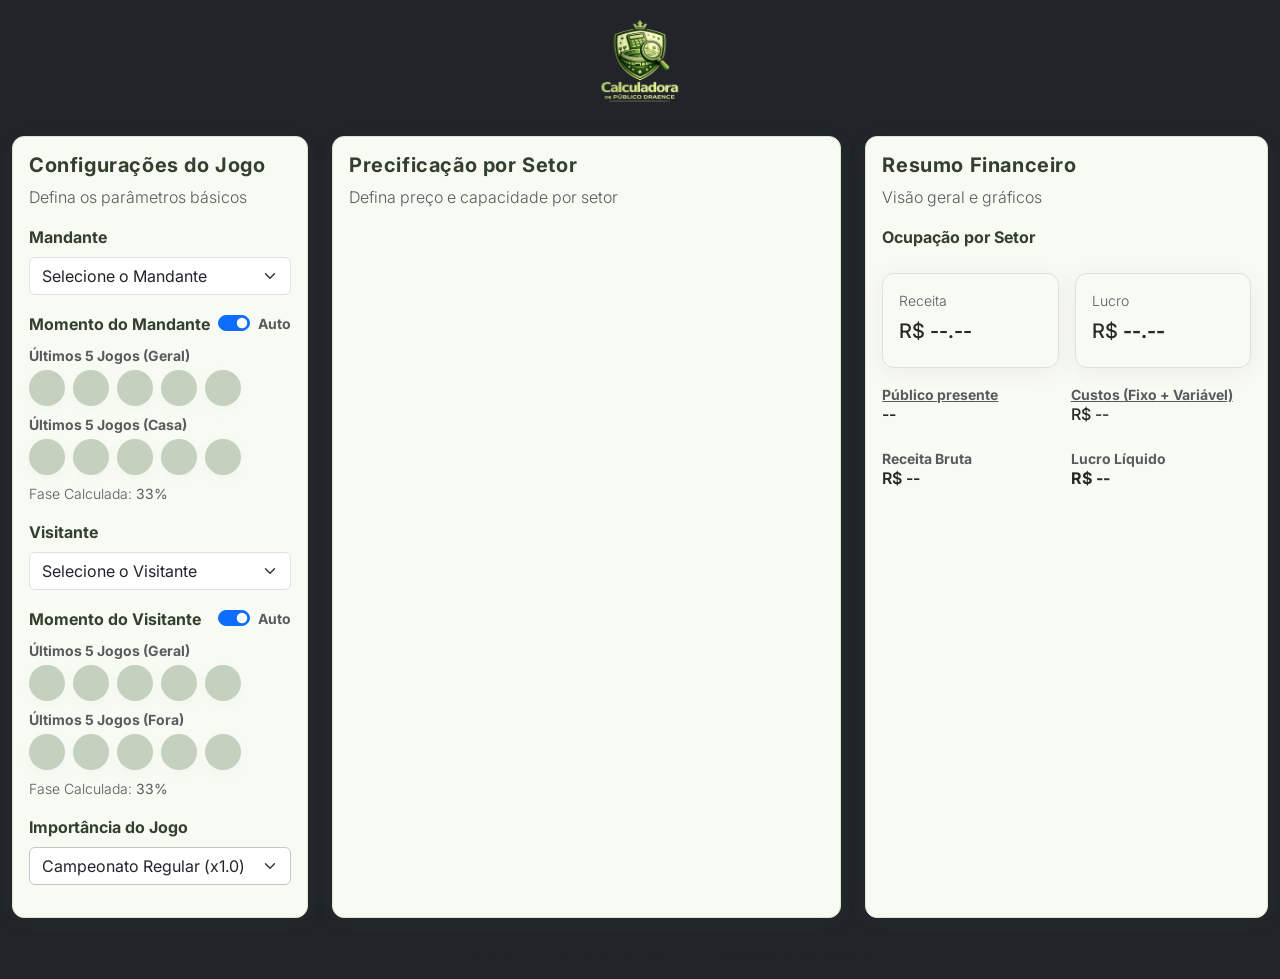
==== index.html @ 2ef72411 "first commit" ====
<!doctype html>
<html lang="pt-BR">
  <head>
    <meta charset="utf-8">
    <meta name="viewport" content="width=device-width, initial-scale=1">
    <title>Calculadora de Renda de Estádio</title>
      <div class="text-center py-1">
        <img src="assets/calculadora_publico_draence.png" alt="Logo" style="height:120px;" />
      </div>
    <!-- Bootstrap 5 CSS -->
    <link href="https://cdn.jsdelivr.net/npm/bootstrap@5.3.2/dist/css/bootstrap.min.css" rel="stylesheet">
    <!-- Google Font -->
    <link href="https://fonts.googleapis.com/css2?family=Inter:wght@300;400;600;700&display=swap" rel="stylesheet">
    <!-- Bootstrap Icons -->
    <link rel="stylesheet" href="https://cdn.jsdelivr.net/npm/bootstrap-icons@1.11.1/font/bootstrap-icons.css">
    <!-- Custom CSS -->
    <link rel="stylesheet" href="css/styles.css">
  </head>
  <body class="bg-dark text-light">
    

    <main class="container-fluid py-2">
      <div class="row g-4">
        <!-- Coluna 1: Configurações do Jogo -->
        <aside class="col-lg-3">
          <div class="card card-dark h-100">
            <div class="card-body">
              <h5 class="card-title">Configurações do Jogo</h5>
              <p class="text-muted">Defina os parâmetros básicos</p>

              <!-- Mandante -->
              <div class="mb-3">
                <label class="form-label">Mandante</label>
                <select id="select-mandante" class="form-select" aria-label="Mandante">
                  <option value="">Carregando times...</option>
                </select>
              </div>

              <div class="mb-3">
  <div class="d-flex justify-content-between align-items-center mb-2">
    <label class="form-label mb-0">Momento do Mandante</label>
    <div class="form-check form-switch">
      <input class="form-check-input" type="checkbox" id="switch-home-phase" checked>
      <label class="form-check-label small text-muted" for="switch-home-phase">Auto</label>
    </div>
  </div>

  <div id="home-phase-auto">
    <div class="small text-muted mb-1">Últimos 5 Jogos (Geral)</div>
    <div id="moment-general" class="d-flex gap-2 mb-2">
      <button type="button" class="moment-btn state-draw" data-value="1"></button>
       <button type="button" class="moment-btn state-draw" data-value="1"></button>
       <button type="button" class="moment-btn state-draw" data-value="1"></button>
       <button type="button" class="moment-btn state-draw" data-value="1"></button>
       <button type="button" class="moment-btn state-draw" data-value="1"></button>
    </div>
    <div class="small text-muted mb-1">Últimos 5 Jogos (Casa)</div>
    <div id="moment-home" class="d-flex gap-2">
      <button type="button" class="moment-btn state-draw" data-value="1"></button>
       <button type="button" class="moment-btn state-draw" data-value="1"></button>
       <button type="button" class="moment-btn state-draw" data-value="1"></button>
       <button type="button" class="moment-btn state-draw" data-value="1"></button>
       <button type="button" class="moment-btn state-draw" data-value="1"></button>
    </div>
    <small class="text-muted d-block mt-2">Fase Calculada: <strong id="phase-factor-display">--</strong></small>
  </div>

  <div id="home-phase-manual" class="d-none">
    <label class="small text-muted">Força do Time (0 a 100)</label>
    <input type="number" id="input-home-phase" class="form-control" value="50" min="0" max="100">
  </div>
</div>

              <!-- Visitante -->
              <div class="mb-3">
                <label class="form-label">Visitante</label>
                <select id="select-visitante" class="form-select" aria-label="Visitante">
                  <option value="">Carregando times...</option>
                </select>
              </div>

              <div class="mb-3">
  <div class="d-flex justify-content-between align-items-center mb-2">
    <label class="form-label mb-0">Momento do Visitante</label>
    <div class="form-check form-switch">
      <input class="form-check-input" type="checkbox" id="switch-visitor-phase" checked>
      <label class="form-check-label small text-muted" for="switch-visitor-phase">Auto</label>
    </div>
  </div>

  <div id="visitor-phase-auto">
    <div class="small text-muted mb-1">Últimos 5 Jogos (Geral)</div>
    <div id="moment-visitor-general" class="d-flex gap-2 mb-2">
      <button type="button" class="moment-btn state-draw" data-value="1"></button>
      <button type="button" class="moment-btn state-draw" data-value="1"></button>
      <button type="button" class="moment-btn state-draw" data-value="1"></button>
      <button type="button" class="moment-btn state-draw" data-value="1"></button>
      <button type="button" class="moment-btn state-draw" data-value="1"></button>
    </div>

    <div class="small text-muted mb-1">Últimos 5 Jogos (Fora)</div>
    <div id="moment-visitor-away" class="d-flex gap-2">
      <button type="button" class="moment-btn state-draw" data-value="1"></button>
      <button type="button" class="moment-btn state-draw" data-value="1"></button>
      <button type="button" class="moment-btn state-draw" data-value="1"></button>
      <button type="button" class="moment-btn state-draw" data-value="1"></button>
      <button type="button" class="moment-btn state-draw" data-value="1"></button>
    </div>

    <small class="text-muted d-block mt-2">Fase Calculada: <strong id="visitor-phase-factor-display">--</strong></small>
  </div>

  <div id="visitor-phase-manual" class="d-none">
    <label class="small text-muted">Força do Visitante (0 a 100)</label>
    <input type="number" id="input-visitor-phase" class="form-control" value="50" min="0" max="100">
  </div>
</div>

              <div class="mb-3">
                <label class="form-label">Importância do Jogo</label>
                <select id="select-importance" class="form-select bg-white text-dark border-secondary-subtle">
                  <option value="0.5">Amistoso Irrelevante (x0.5)</option>
                  <option value="0.75">Jogo de Cumprir Tabela (x0.75)</option>
                  <option value="1.0" selected>Campeonato Regular (x1.0)</option>
                  <option value="1.25">Clássico / Jogo Importante (x1.25)</option>
                  <option value="1.5">Mata-Mata / Decisivo (x1.5)</option>
                  <option value="1.75">Semifinal / Jogo do Título (x1.75)</option>
                  <option value="2.0">Grande Final (x2.0)</option>
                </select>
              </div>

              
            </div>
          </div>
        </aside>

        <!-- Coluna 2: Precificação por Setor -->
        <section class="col-lg-5">
          <div class="card card-dark h-100">
            <div class="card-body">
              <h5 class="card-title">Precificação por Setor</h5>
              <p class="text-muted">Defina preço e capacidade por setor</p>

              <div id="mandante-stadium-info" class="mb-3 d-none">
                <label class="form-label">Estádio (Mandante)</label>
                <div class="bg-secondary p-3 rounded text-dark">
                  <div><strong>Nome:</strong> <span id="stadium-name">--</span></div>
                  <div><strong>Qualidade:</strong> <span id="stadium-quality">--</span></div>
                  <div><strong>Capacidade:</strong> <span id="stadium-capacity">--</span></div>
                </div>
              </div>

              <div class="row gy-3">
                <div class="col-12 mt-3" id="sectors-wrapper">
                  <div id="sectors-container" class="row gy-3"></div>
                </div>
              </div>

            </div>
          </div>
        </section>

        <!-- Coluna 3: Resumo Financeiro -->
        <aside class="col-lg-4">
          <div class="card card-dark mb-3 h-100">
            <div class="card-body">
              <h5 class="card-title">Resumo Financeiro</h5>
              <p class="text-muted">Visão geral e gráficos</p>

              <div class="mb-3">
                <label class="form-label">Ocupação por Setor</label>
                <div id="progress-container" class="mb-2"></div>
              </div>

              <div class="row g-3">
                <div class="col-6">
                  <div class="card card-dark summary-card p-3">
                    <small class="text-muted">Receita</small>
                    <div class="h5 mt-2">R$ <span id="gross-revenue-small">--.--</span></div>
                  </div>
                </div>
                <div class="col-6">
                  <div class="card card-dark summary-card p-3">
                    <small class="text-muted">Lucro</small>
                    <div class="h5 mt-2">R$ <span id="net-profit-small">--.--</span></div>
                  </div>
                </div>
              </div>

              <div class="mt-3" id="kpi-summary">
                <div class="row g-2">
                  <div class="col-6">
                    <div class="small text-muted cursor-pointer text-decoration-underline" data-bs-toggle="collapse" data-bs-target="#attendance-details" aria-expanded="false">Público presente</div>
                    <div class="h6" id="total-attendance">--</div>
                    <div class="small text-muted mt-1 collapse" id="attendance-details">
                      Mandante: -- + Visitante: --
                    </div>
                  </div>
                  <div class="col-6">
                    <div class="small text-muted cursor-pointer text-decoration-underline" data-bs-toggle="collapse" data-bs-target="#cost-details" aria-expanded="false">Custos (Fixo + Variável)</div>
                    <div class="h6" id="total-costs">R$ --</div>
                    <div class="small text-muted mt-1 collapse" id="cost-details">
                      Fixo: R$ -- <br>
                      Var: R$ -- ( -- * R$25)
                    </div>
                  </div>
                </div>
                <div class="row g-2 mt-2">
                  <div class="col-6">
                    <div class="small text-muted">Receita Bruta</div>
                    <div class="h6" id="gross-revenue">R$ --</div>
                  </div>
                  <div class="col-6">
                    <div class="small text-muted">Lucro Líquido</div>
                    <div class="h6" id="net-profit">R$ --</div>
                  </div>
                </div>
              </div>

            </div>
          </div>

        </aside>

      </div>
    </main>

    <footer class="py-3 text-center text-muted small">
      © <span id="currentYear"></span> Calculadora de Renda de Estádio — <a href="#" data-bs-toggle="modal" data-bs-target="#methodologyModal" class="text-muted">Metodologia de Cálculo</a>
    </footer>

    <!-- Modal: Metodologia -->
    <div class="modal fade" id="methodologyModal" tabindex="-1">
      <div class="modal-dialog modal-lg">
        <div class="modal-content bg-dark text-light border-secondary">
          <div class="modal-header border-bottom border-secondary">
            <h5 class="modal-title h6">Metodologia de Cálculo</h5>
            <button type="button" class="btn-close btn-close-white" data-bs-dismiss="modal"></button>
          </div>
          <div class="modal-body">
            <p class="text-muted small">Este simulador utiliza um modelo de elasticidade-preço da demanda.</p>
            
            <h6 class="text-white mt-3">1. Torcida Ativa</h6>
            <p class="small text-muted">Consideramos uma curva de engajamento decrescente. Times com milhões de torcedores possuem uma taxa de conversão menor (torcedores de sofá) do que times pequenos (torcedores militantes).</p>

            <h6 class="text-white mt-3">2. Sensibilidade ao Preço</h6>
            <p class="small text-muted">Cada setor possui uma tolerância diferente. O setor Popular reage agressivamente a aumentos (elasticidade alta), enquanto Camarotes são menos afetados (elasticidade baixa).</p>

            <h6 class="text-white mt-3">3. Custo Operacional</h6>
            <p class="small text-muted">Estádios de melhor qualidade possuem custos fixos e variáveis (por torcedor) mais elevados devido ao padrão de serviço exigido.</p>
          </div>
        </div>
      </div>
    </div>

    <!-- Bootstrap Bundle JS -->
    <script src="https://cdn.jsdelivr.net/npm/bootstrap@5.3.2/dist/js/bootstrap.bundle.min.js"></script>
    <script src="js/logic.js" defer></script>
    <script src="js/app.js" defer></script>
    <script>
      document.getElementById('currentYear').textContent = new Date().getFullYear();
    </script>
  </body>
</html>
---- css/styles.css ----
/* Mantine Custom — Tema claro e orgânico */
:root {
  /* Escala Brand (Verde Musgo) */
  --brand-light: #f1f4ef;
  --brand-subtle: #c5d1bf;
  --brand-primary: #576352; /* Cor principal */
  --brand-dark: #34402e;

  /* Backgrounds */
  --bg-page: #EEF3E1;  /* Fundo da página */
  --bg-card: #F8FAF4;  /* Fundo dos cards */
  --bg-input: #FFFFFF;

  /* Texto */
  --text-primary: #252B23;
  --text-secondary: #5C6658;
  --text-muted: #8ba681;

  /* Accent (Destaque) */
  --accent: #C88D56; /* Laranja terroso para botões de ação ou destaques */
  
  /* Bordas e Raios */
  --radius-md: 12px;
  --border-color: #dbe4d5;
}

/* Reset básico */
*{box-sizing:border-box}
html,body{height:100%}
body{
  font-family: 'Inter', system-ui, -apple-system, 'Segoe UI', Roboto, 'Helvetica Neue', Arial;
  background: var(--bg-page);
  color: var(--text-primary);
  -webkit-font-smoothing:antialiased;
  -moz-osx-font-smoothing:grayscale;
  font-weight: 300;
}

/* Header */
header{
  background: var(--brand-primary);
  color: var(--brand-light);
  border-bottom: 1px solid rgba(0,0,0,0.06);
  box-shadow: 0 6px 18px rgba(34,41,31,0.06);
}
.brand-box{
  width:44px; height:44px; border-radius:8px; background:var(--brand-primary); color:var(--brand-light); font-weight:700; display:inline-flex; font-size:20px; align-items:center; justify-content:center;
}
header h1, header small{ color: var(--brand-primary) }

/* Cards */
.card, .card.card-dark, .pricing-card, .summary-card{
  background: var(--bg-card);
  border: 1px solid var(--border-color);
  border-radius: var(--radius-md);
  box-shadow: 0 4px 20px rgba(87,99,82,0.08);
  transition: transform 140ms ease, box-shadow 140ms ease;
  color: var(--text-primary);
}
.card:hover, .pricing-card:hover, .summary-card:hover{ transform: translateY(-4px) }

/* Placeholders and chart */
.placeholder{display:inline-block; height:36px; border-radius:6px; opacity:0.95}
.chart-placeholder{height:160px; border-radius:10px}

/* Typography - títulos e rótulos com mais destaque */
/* Cabeçalhos do app */
h1, h2, h3, h4, h5, .card-title, .card-subtitle {
  font-weight: 700; /* mais forte para destaque visual */
  color: var(--brand-dark);
  letter-spacing: 0.6px;
}

/* Rótulos de formulários e pequenos títulos */
.form-label, .small, label {
  font-weight: 700; /* rótulos em negrito conforme solicitado */
  color: var(--brand-dark);
}

.text-muted{color:var(--text-muted)}

/* Inputs e formulários */
#sectors-container input[type="number"]{
  background: var(--bg-input);
  border: 1px solid var(--brand-subtle);
  border-radius: 8px;
  color: var(--brand-dark);
  font-size: 1.25rem;
  font-weight: 700;
  padding: 6px 10px;
  text-align: right;
}
#sectors-container input[type="number"]::-webkit-outer-spin-button,
#sectors-container input[type="number"]::-webkit-inner-spin-button { -webkit-appearance: none; margin: 0; }
#sectors-container input[type="number"]:focus{
  outline: none;
  border-color: var(--brand-primary);
  box-shadow: 0 6px 20px rgba(88,99,82,0.08);
}

/* Moment buttons (bolinhas) */
.moment-btn{
  width:36px; height:36px; border-radius:50%; border: none; cursor:pointer; padding:0; transition: transform 140ms ease, box-shadow 140ms ease, opacity 140ms ease; box-shadow: 0 1px 4px rgba(34,41,31,0.06);
}
.moment-btn:focus{outline:none; transform:scale(1.03)}
.moment-btn:hover{transform:translateY(-2px)}

/* States */
.moment-btn.state-win{ background: var(--brand-primary); box-shadow: 0 6px 18px rgba(87,99,82,0.12); }
.moment-btn.state-draw{ background: var(--brand-subtle); box-shadow: 0 4px 12px rgba(197,209,191,0.08); }
.moment-btn.state-loss{ background: #d68585; box-shadow: 0 6px 18px rgba(214,133,133,0.12); }
.moment-btn.state-loss:focus{ box-shadow: 0 6px 20px rgba(214,133,133,0.16); }

/* Progress bars */
#progress-container .progress{ height:6px; background: var(--brand-light); border-radius:999px; overflow:hidden; }
#progress-container .progress .progress-bar{ border-radius:999px; box-shadow:none; color: var(--bg-card); display:flex; align-items:center; justify-content:center; font-weight:600; }
#progress-container .progress .progress-bar.bg-info{ background-image: linear-gradient(90deg, var(--brand-primary), var(--brand-subtle)); }
#bar-visitante{ background-image: linear-gradient(90deg, #5b5b5b, #c5d1bf); }

/* KPIs */
#kpi-summary .small{ color: var(--text-secondary) }
#total-attendance{ font-weight:600; color:var(--text-primary) }
#gross-revenue, #gross-revenue-small{ color:var(--text-primary) !important; font-weight:600 }
#net-profit, #net-profit-small{ color: var(--text-primary) !important; font-weight:700 }

/* Responsividade e ajustes menores */
@media (max-width: 991px){
  .brand-box{width:36px;height:36px}
}

/* Minor tweaks */
.btn-outline-light{ border-color: var(--border-color); color: var(--brand-primary) }
.cursor-pointer { cursor: pointer; }

/* Focus states for future inputs */
input:focus, select:focus, textarea:focus{ outline: none; box-shadow: 0 0 0 4px rgba(200,141,86,0.06); border-color: var(--brand-primary) }

/* Texto percentual visível dentro das barras de progresso */
.progress-percent {
  position: absolute;
  right: 6px;
  top: 2px;
  font-size: 0.85rem;
  color: #ffffff;
  text-shadow: 0 1px 2px rgba(0,0,0,0.6);
}

/* feedback visual para input de preço */
.price-cheap {
  border-color: #4cd964 !important;
  color: #4cd964 !important;
  background: rgba(76, 217, 100, 0.06) !important;
}
.price-expensive {
  border-color: #ffcc00 !important;
  color: #ffcc00 !important;
  background: rgba(255, 204, 0, 0.04) !important;
}
.price-abusive {
  border-color: #ff3b30 !important;
  color: #ff3b30 !important;
  background: rgba(255, 59, 48, 0.04) !important;
}
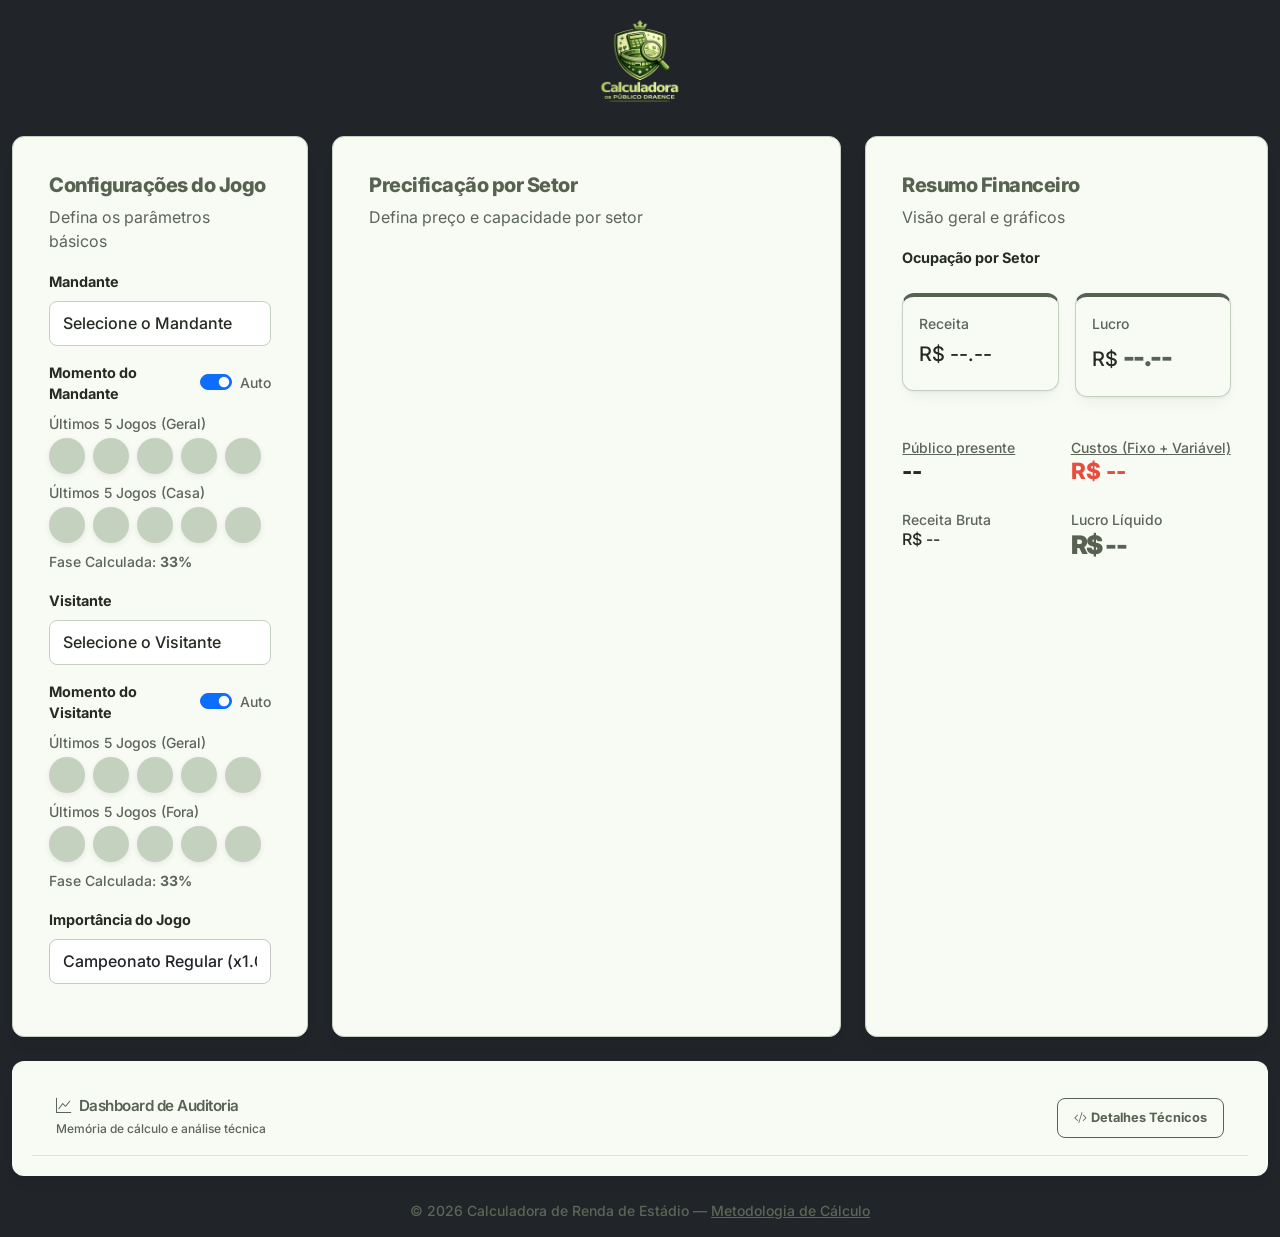
==== commit 7f51a0d7: "feat- refine" ====
--- a/index.html
+++ b/index.html
@@ -216,11 +216,43 @@
                   </div>
                 </div>
               </div>
-
-            </div>
-          </div>
-
+            </div>
+          </div>
         </aside>
+      </div>
+
+      <!-- Dashboard de Auditoria - Nova Linha Separada -->
+      <div class="row mt-4">
+        <div class="col-12">
+          <div class="card border-0">
+            <div class="card-header bg-transparent border-bottom border-secondary-50 py-3 px-4">
+              <div class="d-flex align-items-center justify-content-between">
+                <div>
+                  <h6 class="mb-0" style="font-weight: 600; font-size: 0.95rem;">
+                    <i class="bi bi-graph-up me-2"></i>Dashboard de Auditoria
+                  </h6>
+                  <small class="text-secondary" style="font-size: 0.75rem;">Memória de cálculo e análise técnica</small>
+                </div>
+                <button class="btn btn-sm btn-outline-secondary" 
+                        type="button" data-bs-toggle="collapse" data-bs-target="#math-details"
+                        style="font-size: 0.8rem;">
+                  <i class="bi bi-code-slash me-1"></i>Detalhes Técnicos
+                </button>
+              </div>
+            </div>
+            <div class="collapse" id="math-details">
+              <div class="card-body p-0">
+                <div id="math-explanation-content" class="px-4 py-3">
+                  <div class="empty-state" style="padding: 2rem 1rem;">
+                    <div class="empty-icon" style="font-size: 2rem;">—</div>
+                    <div class="empty-text">Selecione um time para ver a análise detalhada</div>
+                  </div>
+                </div>
+              </div>
+            </div>
+          </div>
+        </div>
+      </div>
 
       </div>
     </main>
--- a/css/styles.css
+++ b/css/styles.css
@@ -1,163 +1,722 @@
-/* Mantine Custom — Tema claro e orgânico */
+/* Paleta Mantine — Tema Orgânico Customizado */
 :root {
-  /* Escala Brand (Verde Musgo) */
-  --brand-light: #f1f4ef;
-  --brand-subtle: #c5d1bf;
-  --brand-primary: #576352; /* Cor principal */
-  --brand-dark: #34402e;
-
-  /* Backgrounds */
-  --bg-page: #EEF3E1;  /* Fundo da página */
-  --bg-card: #F8FAF4;  /* Fundo dos cards */
-  --bg-input: #FFFFFF;
+  /* Escala Brand (Verde Musgo) baseada no tema Mantine */
+  --brand-0: #f1f4ef;
+  --brand-2: #c5d1bf;
+  --brand-4: #8ba681;
+  --brand-7: #576352; /* Principal */
+  --brand-9: #34402e;
+
+  /* Backgrounds Mantine */
+  --bg-page: #EEF3E1;
+  --bg-card: #F8FAF4;
+  --bg-subtle: #E3EAD5;
+  --bg-white: #FFFFFF;
 
   /* Texto */
   --text-primary: #252B23;
   --text-secondary: #5C6658;
-  --text-muted: #8ba681;
-
-  /* Accent (Destaque) */
-  --accent: #C88D56; /* Laranja terroso para botões de ação ou destaques */
+  --text-disabled: #9AA396;
   
-  /* Bordas e Raios */
+  /* Accent */
+  --accent: #C88D56;
+
+  /* Cores de Setor - Ajustadas para harmonia orgânica */
+  --color-popular: #4a6fa5;
+  --color-inter: #629460;
+  --color-premium: var(--accent);
+  --color-camarote: #8e44ad;
+  --color-visitante: #5b5b5b;
+
+  /* Estados Financeiros */
+  --color-profit: #27ae60;
+  --color-loss: #e74c3c;
+  --color-revenue: #2c3e50;
+  --color-cost: #e74c3c;
+
   --radius-md: 12px;
-  --border-color: #dbe4d5;
-}
-
-/* Reset básico */
-*{box-sizing:border-box}
-html,body{height:100%}
-body{
-  font-family: 'Inter', system-ui, -apple-system, 'Segoe UI', Roboto, 'Helvetica Neue', Arial;
-  background: var(--bg-page);
+}
+
+/* Reset Básico */
+* { box-sizing: border-box; }
+html, body { height: 100%; }
+
+/* Base e Tipografia */
+body {
+  font-family: 'Inter', -apple-system, system-ui, sans-serif;
+  background-color: var(--bg-page);
   color: var(--text-primary);
-  -webkit-font-smoothing:antialiased;
-  -moz-osx-font-smoothing:grayscale;
-  font-weight: 300;
+  line-height: 1.5;
+  font-weight: 400;
+  -webkit-font-smoothing: antialiased;
+  -moz-osx-font-smoothing: grayscale;
+}
+
+h1, h2, h3, h4, h5, h6 {
+  font-weight: 800;
+  color: var(--brand-7);
+  letter-spacing: -0.5px;
+}
+
+small, .small {
+  font-weight: 500;
+  color: var(--text-secondary);
+}
+
+.text-muted {
+  color: var(--text-secondary) !important;
+}
+
+.text-secondary {
+  color: var(--text-secondary) !important;
+}
+
+/* Cards com Estética Mantine (Paper) */
+.card, .pricing-card, .summary-card {
+  background: var(--bg-card);
+  border: 1px solid var(--brand-2);
+  border-radius: var(--radius-md);
+  box-shadow: 0 1px 3px rgba(0,0,0,0.05), 0 10px 15px -5px rgba(0,0,0,0.05);
+  transition: all 200ms ease;
+  padding: 1.25rem;
+}
+
+.card:hover, .pricing-card:hover {
+  box-shadow: 0 4px 20px rgba(87,99,82,0.1);
+}
+
+.card-dark {
+  background: var(--bg-card);
+  border-color: var(--brand-2);
+  color: var(--text-primary);
+}
+
+.card-title {
+  font-weight: 800;
+  color: var(--brand-7);
+  font-size: 1.25rem;
+}
+
+.card-subtitle {
+  color: var(--text-secondary);
+  font-weight: 600;
+  font-size: 0.9rem;
 }
 
 /* Header */
-header{
-  background: var(--brand-primary);
-  color: var(--brand-light);
-  border-bottom: 1px solid rgba(0,0,0,0.06);
-  box-shadow: 0 6px 18px rgba(34,41,31,0.06);
-}
-.brand-box{
-  width:44px; height:44px; border-radius:8px; background:var(--brand-primary); color:var(--brand-light); font-weight:700; display:inline-flex; font-size:20px; align-items:center; justify-content:center;
-}
-header h1, header small{ color: var(--brand-primary) }
-
-/* Cards */
-.card, .card.card-dark, .pricing-card, .summary-card{
+header {
+  background: var(--bg-white);
+  border-bottom: 1px solid var(--brand-2);
+  padding: 1rem 0;
+}
+
+header h1 {
+  color: var(--brand-7);
+  font-weight: 900;
+  font-size: 1.75rem;
+}
+
+/* Inputs Estilo Mantine */
+.form-control, .form-select, input[type="text"], input[type="number"] {
+  border: 1px solid var(--brand-2);
+  border-radius: 8px;
+  padding: 0.6rem 0.8rem;
+  font-weight: 500;
+  background: var(--bg-white);
+  color: var(--text-primary);
+}
+
+.form-control:focus, .form-select:focus, input:focus {
+  border-color: var(--brand-7);
+  box-shadow: 0 0 0 3px rgba(87, 99, 82, 0.1);
+  outline: none;
+}
+
+.form-label {
+  font-weight: 700;
+  color: var(--text-primary);
+  font-size: 0.9rem;
+}
+
+/* Sliders */
+.form-range {
+  height: 6px;
+}
+
+.form-range::-webkit-slider-thumb {
+  appearance: none;
+  width: 18px;
+  height: 18px;
+  border-radius: 50%;
+  background: var(--brand-7);
+  border: 2px solid var(--bg-white);
+  cursor: pointer;
+  box-shadow: 0 2px 6px rgba(87,99,82,0.2);
+}
+
+/* Barras de Progresso Robustas */
+#progress-container .progress {
+  height: 24px !important;
+  background: var(--brand-0) !important;
+  border-radius: 6px;
+  border: 1px solid var(--brand-2);
+  overflow: visible;
+  position: relative;
+}
+
+.progress-bar {
+  border-radius: 5px;
+  font-weight: 800 !important;
+  font-size: 0.7rem !important;
+  text-transform: uppercase;
+  letter-spacing: 0.5px;
+  color: white !important;
+  display: flex;
+  align-items: center;
+  justify-content: center;
+  transition: width 0.3s ease;
+}
+
+#bar-popular { 
+  background: linear-gradient(90deg, var(--brand-2) 0%, var(--brand-4) 50%, var(--brand-7) 100%) !important;
+}
+#bar-intermediario { 
+  background: linear-gradient(90deg, var(--brand-4) 0%, var(--brand-7) 50%, var(--brand-9) 100%) !important;
+}
+#bar-premium { 
+  background: linear-gradient(90deg, #a8c68f 0%, var(--brand-7) 50%, #34402e 100%) !important;
+}
+#bar-camarote { 
+  background: linear-gradient(90deg, var(--brand-2) 0%, var(--brand-4) 100%) !important;
+}
+#bar-visitante { 
+  background: linear-gradient(90deg, var(--brand-4) 0%, var(--brand-9) 100%) !important;
+}
+
+/* KPIs Financeiros - O "Pulo do Gato" Visual */
+#kpi-summary {
+  padding: 1.5rem 0;
+}
+
+#total-attendance {
+  font-weight: 800;
+  color: var(--text-primary);
+  font-size: 1.4rem;
+}
+
+#total-costs, #total-costs-small {
+  color: var(--color-cost) !important;
+  font-weight: 800 !important;
+  font-size: 1.4rem;
+}
+
+#net-profit, #net-profit-small {
+  font-size: 1.6rem !important;
+  font-weight: 900 !important;
+  color: var(--brand-7) !important;
+  letter-spacing: -1.5px;
+}
+
+.summary-card {
+  border-top: 4px solid var(--brand-7);
   background: var(--bg-card);
-  border: 1px solid var(--border-color);
-  border-radius: var(--radius-md);
-  box-shadow: 0 4px 20px rgba(87,99,82,0.08);
-  transition: transform 140ms ease, box-shadow 140ms ease;
-  color: var(--text-primary);
-}
-.card:hover, .pricing-card:hover, .summary-card:hover{ transform: translateY(-4px) }
-
-/* Placeholders and chart */
-.placeholder{display:inline-block; height:36px; border-radius:6px; opacity:0.95}
-.chart-placeholder{height:160px; border-radius:10px}
-
-/* Typography - títulos e rótulos com mais destaque */
-/* Cabeçalhos do app */
-h1, h2, h3, h4, h5, .card-title, .card-subtitle {
-  font-weight: 700; /* mais forte para destaque visual */
-  color: var(--brand-dark);
-  letter-spacing: 0.6px;
-}
-
-/* Rótulos de formulários e pequenos títulos */
-.form-label, .small, label {
-  font-weight: 700; /* rótulos em negrito conforme solicitado */
-  color: var(--brand-dark);
-}
-
-.text-muted{color:var(--text-muted)}
-
-/* Inputs e formulários */
-#sectors-container input[type="number"]{
-  background: var(--bg-input);
-  border: 1px solid var(--brand-subtle);
+  padding: 1rem;
+}
+
+/* Memória de Cálculo - Estética "Dev Report" */
+#math-explanation-content {
+  background: #1a1e19 !important;
+  color: #e0e0e0 !important;
+  border: 1px solid var(--brand-9);
+  padding: 1.5rem !important;
+  font-family: 'Inter', sans-serif !important;
   border-radius: 8px;
-  color: var(--brand-dark);
-  font-size: 1.25rem;
-  font-weight: 700;
-  padding: 6px 10px;
-  text-align: right;
-}
-#sectors-container input[type="number"]::-webkit-outer-spin-button,
-#sectors-container input[type="number"]::-webkit-inner-spin-button { -webkit-appearance: none; margin: 0; }
-#sectors-container input[type="number"]:focus{
-  outline: none;
-  border-color: var(--brand-primary);
-  box-shadow: 0 6px 20px rgba(88,99,82,0.08);
-}
-
-/* Moment buttons (bolinhas) */
-.moment-btn{
-  width:36px; height:36px; border-radius:50%; border: none; cursor:pointer; padding:0; transition: transform 140ms ease, box-shadow 140ms ease, opacity 140ms ease; box-shadow: 0 1px 4px rgba(34,41,31,0.06);
-}
-.moment-btn:focus{outline:none; transform:scale(1.03)}
-.moment-btn:hover{transform:translateY(-2px)}
-
-/* States */
-.moment-btn.state-win{ background: var(--brand-primary); box-shadow: 0 6px 18px rgba(87,99,82,0.12); }
-.moment-btn.state-draw{ background: var(--brand-subtle); box-shadow: 0 4px 12px rgba(197,209,191,0.08); }
-.moment-btn.state-loss{ background: #d68585; box-shadow: 0 6px 18px rgba(214,133,133,0.12); }
-.moment-btn.state-loss:focus{ box-shadow: 0 6px 20px rgba(214,133,133,0.16); }
-
-/* Progress bars */
-#progress-container .progress{ height:6px; background: var(--brand-light); border-radius:999px; overflow:hidden; }
-#progress-container .progress .progress-bar{ border-radius:999px; box-shadow:none; color: var(--bg-card); display:flex; align-items:center; justify-content:center; font-weight:600; }
-#progress-container .progress .progress-bar.bg-info{ background-image: linear-gradient(90deg, var(--brand-primary), var(--brand-subtle)); }
-#bar-visitante{ background-image: linear-gradient(90deg, #5b5b5b, #c5d1bf); }
-
-/* KPIs */
-#kpi-summary .small{ color: var(--text-secondary) }
-#total-attendance{ font-weight:600; color:var(--text-primary) }
-#gross-revenue, #gross-revenue-small{ color:var(--text-primary) !important; font-weight:600 }
-#net-profit, #net-profit-small{ color: var(--text-primary) !important; font-weight:700 }
-
-/* Responsividade e ajustes menores */
-@media (max-width: 991px){
-  .brand-box{width:36px;height:36px}
-}
-
-/* Minor tweaks */
-.btn-outline-light{ border-color: var(--border-color); color: var(--brand-primary) }
-.cursor-pointer { cursor: pointer; }
-
-/* Focus states for future inputs */
-input:focus, select:focus, textarea:focus{ outline: none; box-shadow: 0 0 0 4px rgba(200,141,86,0.06); border-color: var(--brand-primary) }
-
-/* Texto percentual visível dentro das barras de progresso */
-.progress-percent {
-  position: absolute;
-  right: 6px;
-  top: 2px;
-  font-size: 0.85rem;
-  color: #ffffff;
-  text-shadow: 0 1px 2px rgba(0,0,0,0.6);
-}
-
-/* feedback visual para input de preço */
+  line-height: 1.6;
+}
+
+#math-explanation-content strong {
+  color: var(--brand-9) !important;
+  font-weight: 700;
+}
+
+#math-explanation-content .table { 
+  color: #fff !important; 
+  border-color: #34402e !important;
+}
+
+#math-explanation-content .table thead th {
+  background: rgba(255, 255, 255, 0.08) !important;
+  border-color: rgba(255, 255, 255, 0.15) !important;
+  color: #ffffff !important;
+  font-weight: 800;
+  text-transform: uppercase;
+  font-size: 0.7rem;
+  letter-spacing: 0.5px;
+}
+
+#math-explanation-content .table tbody td {
+  border-color: rgba(255, 255, 255, 0.08) !important;
+  color: #d1d1d1 !important;
+  vertical-align: middle;
+}
+
+#math-explanation-content .alert {
+  border: none !important;
+  border-radius: 6px;
+}
+
+#math-explanation-content .alert-warning {
+  background: rgba(255, 193, 7, 0.1) !important;
+  color: #ffc107 !important;
+}
+
+#math-explanation-content .alert-success {
+  background: rgba(76, 217, 100, 0.1) !important;
+  color: #4cd964 !important;
+}
+
+#math-explanation-content .card {
+  background: rgba(255, 255, 255, 0.05) !important;
+  border: 1px solid rgba(255, 255, 255, 0.1) !important;
+  color: #d1d1d1;
+}
+
+#math-explanation-content .card:hover {
+  background: rgba(255, 255, 255, 0.08) !important;
+  border-color: rgba(255, 255, 255, 0.2) !important;
+  transform: translateY(-2px);
+}
+
+#math-explanation-content .badge {
+  font-weight: 800;
+  padding: 0.4rem 0.7rem;
+  letter-spacing: 0.3px;
+}
+
+/* Badges e Tags */
+.badge {
+  padding: 0.5em 0.8em;
+  font-weight: 700;
+  border-radius: 6px;
+  text-transform: uppercase;
+  font-size: 0.65rem;
+  letter-spacing: 0.5px;
+}
+
+.badge.bg-info {
+  background-color: var(--color-popular) !important;
+}
+
+.badge.bg-success {
+  background-color: var(--color-inter) !important;
+}
+
+.badge.bg-warning {
+  background-color: var(--accent) !important;
+  color: white !important;
+}
+
+.badge.bg-primary {
+  background-color: var(--brand-7) !important;
+}
+
+.badge.bg-secondary {
+  background-color: var(--brand-4) !important;
+  color: white !important;
+}
+
+.badge.bg-dark {
+  background-color: var(--brand-9) !important;
+  color: white !important;
+}
+
+/* Botões Estilo Mantine */
+.btn {
+  font-weight: 700;
+  border-radius: 8px;
+  padding: 0.6rem 1rem;
+  transition: all 200ms ease;
+  text-transform: none;
+}
+
+.btn-primary, .btn-outline-secondary {
+  border-color: var(--brand-7);
+  color: var(--brand-7);
+}
+
+.btn:hover {
+  transform: translateY(-2px);
+  box-shadow: 0 4px 12px rgba(87,99,82,0.15);
+}
+
+/* Feedback visual para inputs de preço */
 .price-cheap {
   border-color: #4cd964 !important;
   color: #4cd964 !important;
   background: rgba(76, 217, 100, 0.06) !important;
 }
+
 .price-expensive {
   border-color: #ffcc00 !important;
   color: #ffcc00 !important;
   background: rgba(255, 204, 0, 0.04) !important;
 }
+
 .price-abusive {
   border-color: #ff3b30 !important;
   color: #ff3b30 !important;
   background: rgba(255, 59, 48, 0.04) !important;
 }
+
+/* Momento Buttons */
+.moment-btn {
+  width: 36px;
+  height: 36px;
+  border-radius: 50%;
+  border: none;
+  cursor: pointer;
+  padding: 0;
+  transition: all 200ms ease;
+  box-shadow: 0 2px 6px rgba(0,0,0,0.08);
+  font-weight: 700;
+  font-size: 0.7rem;
+}
+
+.moment-btn:hover {
+  transform: translateY(-2px);
+}
+
+.moment-btn.state-win {
+  background: var(--brand-7);
+  color: white;
+  box-shadow: 0 4px 12px rgba(87,99,82,0.15);
+}
+
+.moment-btn.state-draw {
+  background: var(--brand-2);
+  color: var(--text-primary);
+}
+
+.moment-btn.state-loss {
+  background: #d68585;
+  color: white;
+  box-shadow: 0 4px 12px rgba(214,133,133,0.15);
+}
+
+/* Detalhes Expandíveis */
+.demand-details {
+  margin-top: 0.5rem;
+}
+
+.demand-details i {
+  margin-right: 5px;
+  opacity: 0.8;
+  transition: opacity 200ms ease;
+}
+
+.demand-details:hover i {
+  opacity: 1;
+}
+
+/* Utilidades */
+.cursor-pointer {
+  cursor: pointer;
+}
+
+.text-center {
+  text-align: center;
+}
+
+.text-end {
+  text-align: right;
+}
+
+/* Responsividade */
+@media (max-width: 768px) {
+  #net-profit {
+    font-size: 1.4rem !important;
+  }
+
+  .card, .pricing-card {
+    padding: 1rem;
+  }
+}
+
+@media (max-width: 576px) {
+  h1, h2, h3 {
+    font-size: 1.2rem;
+  }
+
+  #net-profit {
+    font-size: 1.2rem !important;
+  }
+
+  #math-explanation-content {
+    padding: 1rem !important;
+  }
+}
+
+/* Transições globais */
+* {
+  transition: background-color 150ms ease, color 150ms ease, border-color 150ms ease;
+}
+
+button, .btn, .moment-btn {
+  transition: all 200ms ease;
+}
+
+/* ═══════════════════════════════════════ */
+/* DASHBOARD DE AUDITORIA - ENTERPRISE STYLE */
+/* ═══════════════════════════════════════ */
+
+.audit-header {
+  border-bottom: 1px solid var(--brand-0);
+  padding-bottom: 1.5rem;
+  margin-bottom: 1.5rem;
+}
+
+.audit-header h6 {
+  font-size: 1rem !important;
+  font-weight: 600 !important;
+  color: var(--brand-9) !important;
+}
+
+/* KPI GRID */
+.kpi-grid {
+  display: grid;
+  grid-template-columns: repeat(auto-fit, minmax(150px, 1fr));
+  gap: 1rem;
+  margin-bottom: 1.5rem;
+}
+
+.kpi-audit-card {
+  background: var(--bg-subtle);
+  border: 1px solid var(--brand-0);
+  border-radius: 8px;
+  padding: 1rem;
+  text-align: center;
+}
+
+.kpi-label {
+  font-size: 0.75rem;
+  font-weight: 600;
+  color: var(--brand-7);
+  text-transform: uppercase;
+  letter-spacing: 0.5px;
+  margin-bottom: 0.5rem;
+}
+
+.kpi-value {
+  font-size: 1.5rem;
+  font-weight: 700;
+  color: var(--brand-9);
+  margin-bottom: 0.25rem;
+}
+
+.kpi-subtitle {
+  font-size: 0.7rem;
+  color: var(--brand-7);
+}
+
+/* AUDIT TABLE */
+.audit-table-wrapper {
+  overflow-x: auto;
+  border: 1px solid var(--brand-0);
+  border-radius: 8px;
+}
+
+.audit-table {
+  width: 100%;
+  border-collapse: collapse;
+  background: var(--bg-subtle);
+}
+
+.audit-table thead {
+  background: var(--bg-page);
+  border-bottom: 2px solid var(--brand-0);
+}
+
+.audit-table th {
+  padding: 0.75rem 1rem;
+  text-align: left;
+  font-size: 0.75rem;
+  font-weight: 700;
+  color: var(--brand-7);
+  text-transform: uppercase;
+  letter-spacing: 0.5px;
+}
+
+.audit-table tbody tr {
+  border-bottom: 1px solid var(--brand-0);
+  transition: background-color 0.15s ease;
+}
+
+.audit-table tbody tr:hover {
+  background: rgba(87, 99, 82, 0.05);
+}
+
+.audit-table td {
+  padding: 0.75rem 1rem;
+  font-family: 'JetBrains Mono', 'Fira Code', 'Courier New', monospace;
+  font-size: 0.85rem;
+  color: var(--brand-9);
+}
+
+.audit-table td strong {
+  color: var(--brand-9) !important;
+  font-weight: 700;
+}
+
+/* Variable Badge (TAREFA 4) */
+.var-badge {
+  background: var(--brand-0);
+  color: var(--brand-9);
+  padding: 2px 6px;
+  border-radius: 4px;
+  font-size: 0.7rem;
+  font-weight: 700;
+  border: 1px solid var(--brand-2);
+  display: inline-block;
+  font-family: 'JetBrains Mono', 'Fira Code', monospace;
+}
+
+/* Glossary Section (TAREFA 3) */
+.glossary-section {
+  background: var(--bg-subtle);
+  border: 1px solid var(--brand-0);
+  border-radius: 8px;
+  padding: 1.5rem;
+  margin-top: 2rem;
+}
+
+.glossary-title {
+  font-size: 0.9rem;
+  font-weight: 700;
+  color: var(--brand-9);
+  margin-bottom: 1rem;
+  text-transform: uppercase;
+  letter-spacing: 0.5px;
+}
+
+.glossary-items {
+  display: grid;
+  grid-template-columns: repeat(auto-fit, minmax(250px, 1fr));
+  gap: 1.5rem;
+}
+
+.glossary-item {
+  display: flex;
+  flex-direction: column;
+  gap: 0.5rem;
+}
+
+.glossary-term {
+  font-size: 0.85rem;
+  font-weight: 700;
+  color: var(--brand-9);
+  display: flex;
+  align-items: center;
+  gap: 0.5rem;
+}
+
+.glossary-desc {
+  font-size: 0.8rem;
+  color: var(--brand-7);
+  line-height: 1.4;
+}
+
+.text-variable {
+  color: var(--brand-4);
+  font-style: italic;
+  font-family: 'JetBrains Mono', 'Fira Code', monospace;
+}
+
+/* Indicadores por setor (borda esquerda) */
+.indicator-popular {
+  border-left: 3px solid var(--color-popular);
+}
+
+.indicator-intermediario {
+  border-left: 3px solid var(--color-inter);
+}
+
+.indicator-premium {
+  border-left: 3px solid var(--color-premium);
+}
+
+.indicator-camarote {
+  border-left: 3px solid var(--color-camarote);
+}
+
+.indicator-visitante {
+  border-left: 3px solid var(--color-visitante);
+}
+
+/* Ocupancy Badge */
+.occupancy-badge {
+  display: inline-block;
+  padding: 0.25rem 0.6rem;
+  border-radius: 4px;
+  font-size: 0.75rem;
+  font-weight: 600;
+  background: var(--brand-7);
+  color: var(--bg-white);
+}
+
+/* Rodapé da tabela - Aviso de excedência */
+.table-footer-warning {
+  background: rgba(192, 42, 42, 0.08) !important;
+  border-bottom: 2px solid #c92a2a;
+  font-weight: 600;
+}
+
+.table-footer-warning td {
+  padding: 1rem;
+  color: #c92a2a;
+}
+
+/* EMPTY STATE */
+.empty-state {
+  text-align: center;
+  padding: 3rem 1rem;
+  color: var(--text-secondary);
+}
+
+.empty-icon {
+  font-size: 3rem;
+  margin-bottom: 1rem;
+  opacity: 0.5;
+}
+
+.empty-text {
+  font-size: 0.9rem;
+}
+
+/* RESPONSIVE ADJUSTMENTS */
+@media (max-width: 768px) {
+  .sectors-grid {
+    grid-template-columns: 1fr;
+  }
+
+  .metric-card {
+    padding: 1rem;
+  }
+
+  .sector-card {
+    padding: 1rem;
+  }
+
+  .limitation-card {
+    padding: 1rem;
+  }
+
+  .visitor-summary {
+    padding: 1rem;
+  }
+
+  .step-number {
+    width: 28px;
+    height: 28px;
+    font-size: 0.8rem;
+  }
+}
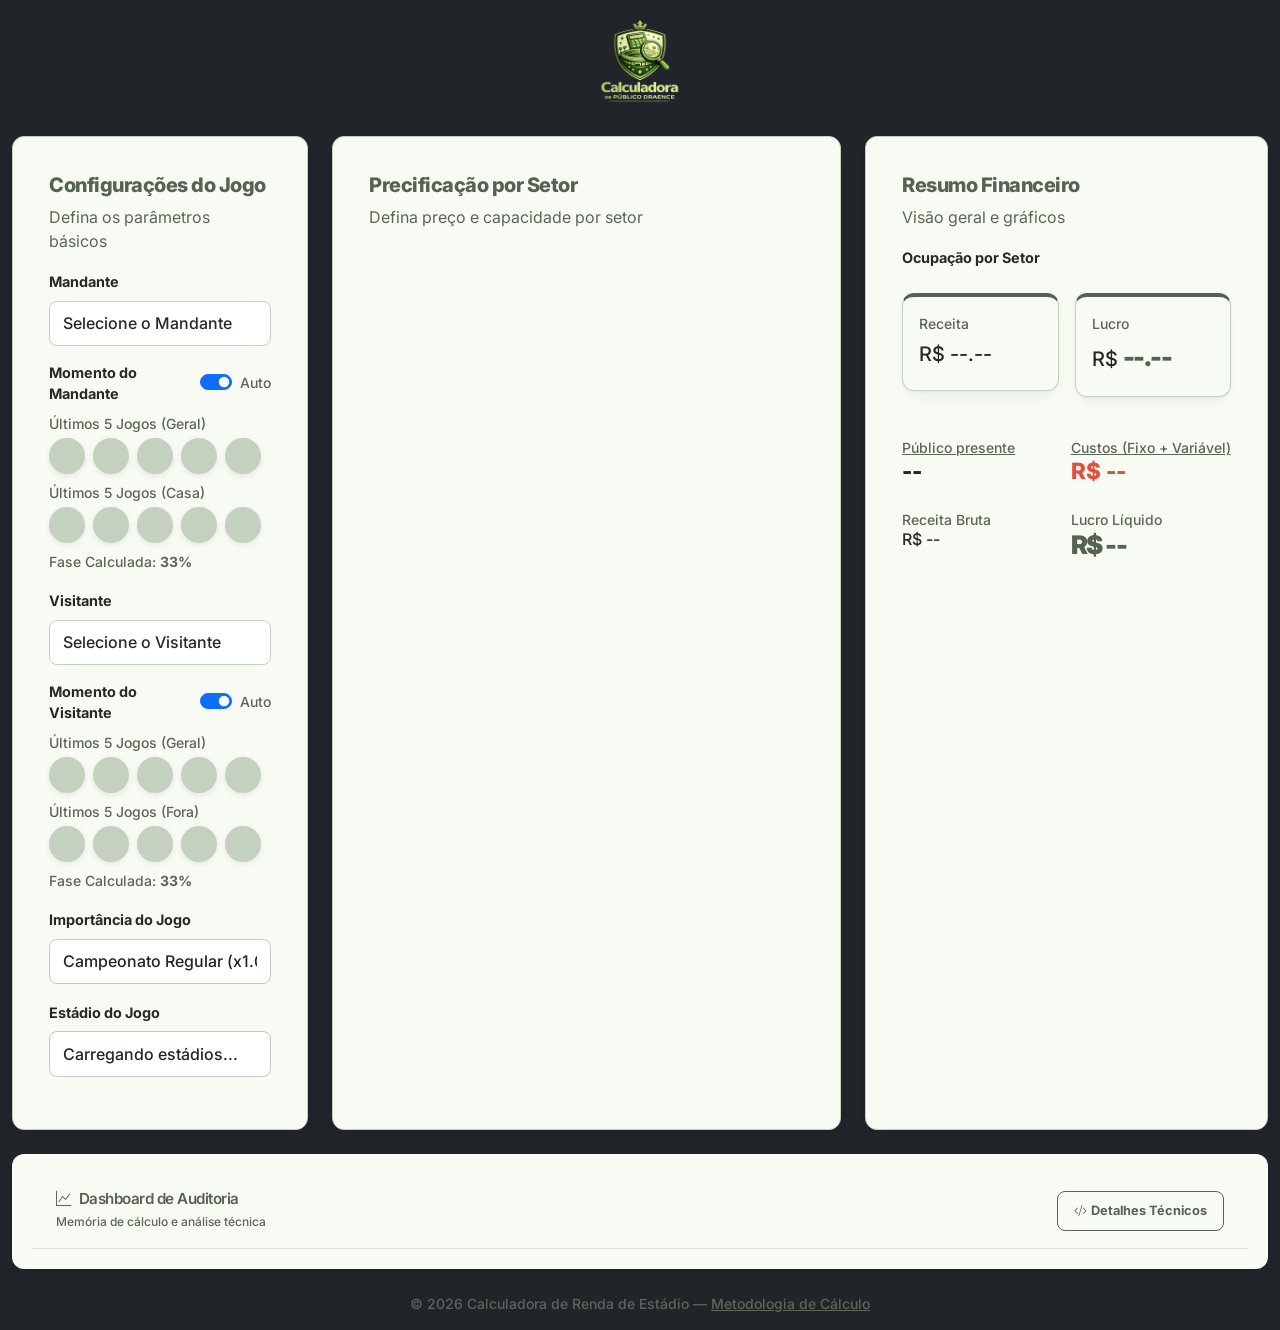
==== commit 3a38ebd7: "feat - stadiuns gouvernement" ====
--- a/index.html
+++ b/index.html
@@ -129,6 +129,26 @@
                 </select>
               </div>
 
+              <!-- Stadium Selection -->
+              <div class="mb-3">
+                <label class="form-label">Estádio do Jogo</label>
+                <select id="select-stadium" class="form-select bg-white text-dark border-secondary-subtle">
+                  <option value="">Carregando estádios...</option>
+                </select>
+              </div>
+
+              <!-- Rental Price for Neutral Stadiums -->
+              <div id="rental-price-section" class="mb-3 d-none">
+                <label class="form-label">Preço de Aluguel do Estádio</label>
+                <div class="d-flex gap-2">
+                  <input type="range" id="rental-price-slider" class="form-range" min="10000" max="500000" step="5000" value="50000">
+                </div>
+                <div class="mt-2">
+                  <input type="text" id="rental-price-input" class="form-control" value="R$ 50.000,00">
+                </div>
+                <small class="text-muted mt-1">Este estádio é neutro (sem dono). O valor de aluguel será descontado dos custos.</small>
+              </div>
+
               
             </div>
           </div>
--- a/css/styles.css
+++ b/css/styles.css
@@ -226,7 +226,7 @@
 /* Memória de Cálculo - Estética "Dev Report" */
 #math-explanation-content {
   background: #1a1e19 !important;
-  color: #e0e0e0 !important;
+  color: #c1d1bf !important;
   border: 1px solid var(--brand-9);
   padding: 1.5rem !important;
   font-family: 'Inter', sans-serif !important;
@@ -291,6 +291,17 @@
   font-weight: 800;
   padding: 0.4rem 0.7rem;
   letter-spacing: 0.3px;
+}
+
+/* Sobrescrever cores claras para KPI cards dentro do math-explanation */
+#math-explanation-content .kpi-audit-card {
+  color: var(--text-primary) !important;
+}
+
+#math-explanation-content .kpi-label,
+#math-explanation-content .kpi-value,
+#math-explanation-content .kpi-subtitle {
+  color: var(--text-primary) !important;
 }
 
 /* Badges e Tags */
@@ -500,7 +511,7 @@
 .kpi-label {
   font-size: 0.75rem;
   font-weight: 600;
-  color: var(--brand-7);
+  color: var(--text-primary);
   text-transform: uppercase;
   letter-spacing: 0.5px;
   margin-bottom: 0.5rem;
@@ -509,13 +520,13 @@
 .kpi-value {
   font-size: 1.5rem;
   font-weight: 700;
-  color: var(--brand-9);
+  color: var(--text-primary);
   margin-bottom: 0.25rem;
 }
 
 .kpi-subtitle {
   font-size: 0.7rem;
-  color: var(--brand-7);
+  color: var(--text-primary);
 }
 
 /* AUDIT TABLE */
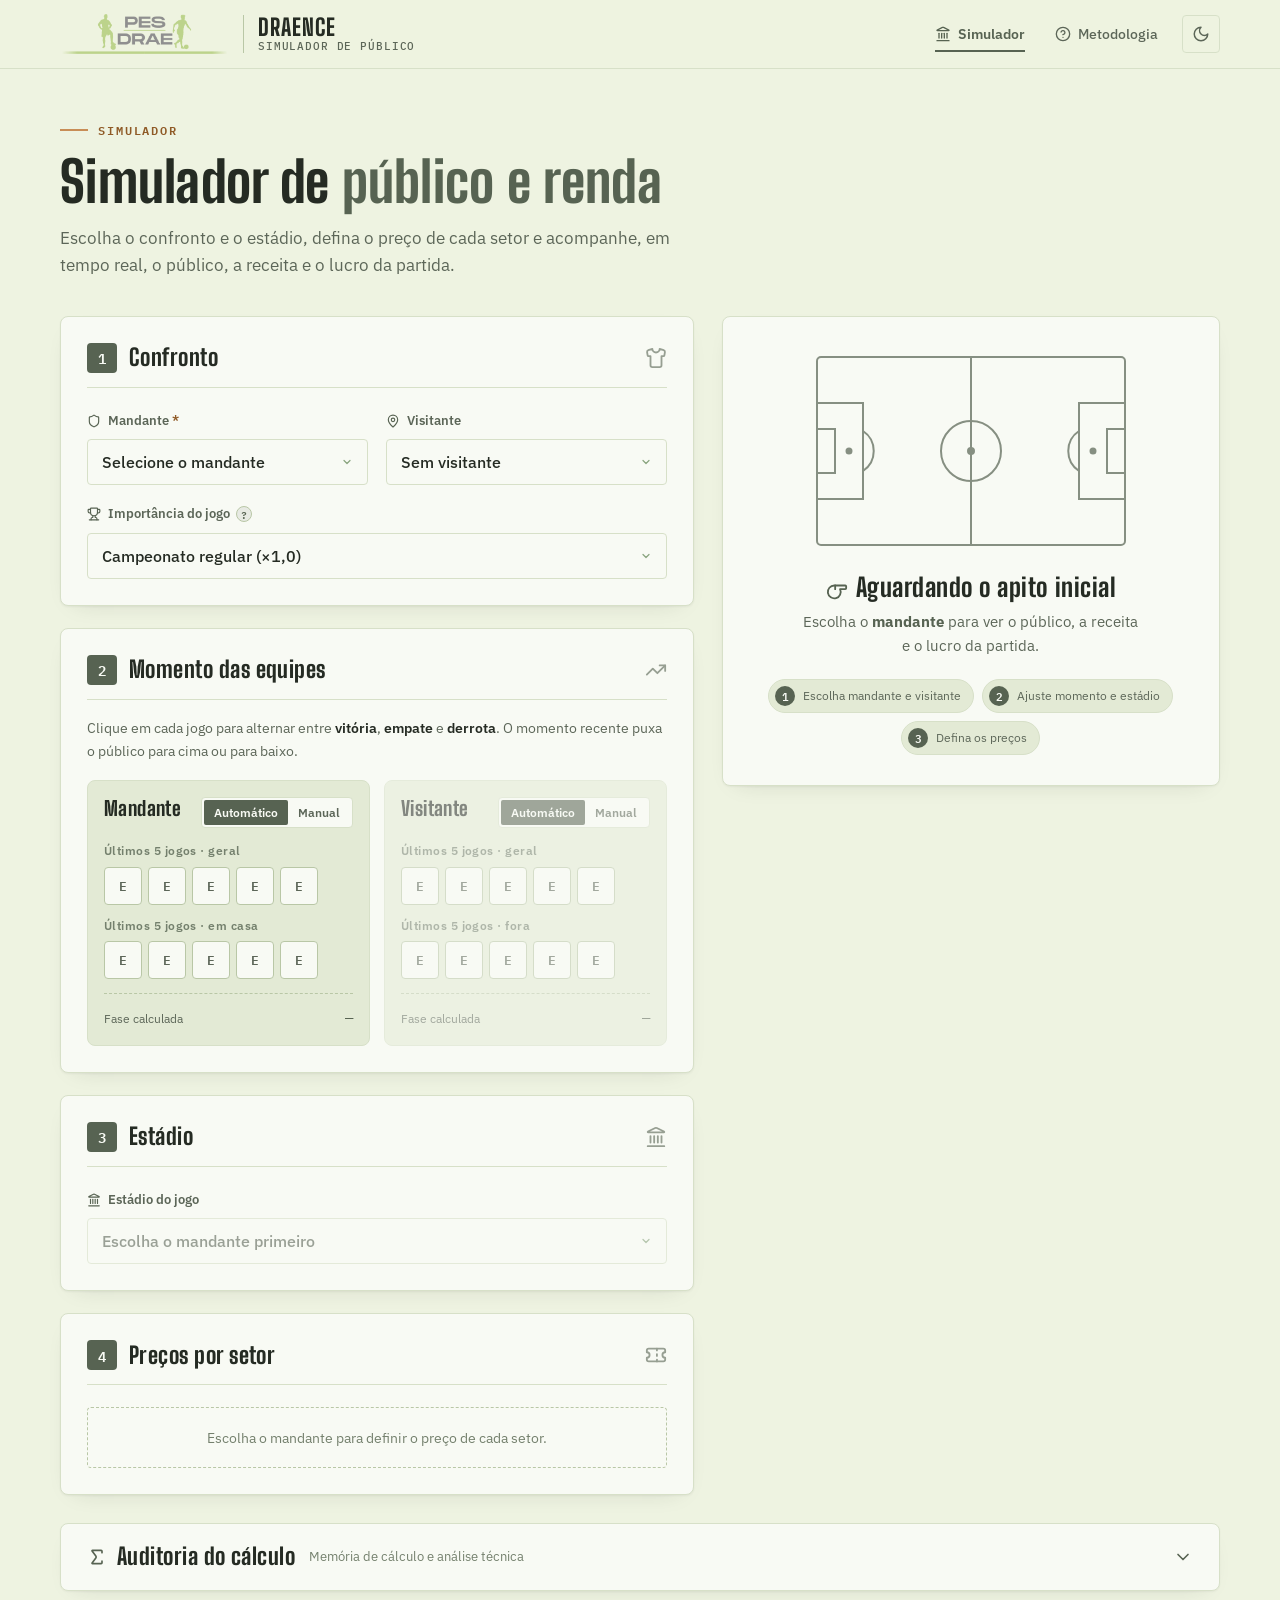
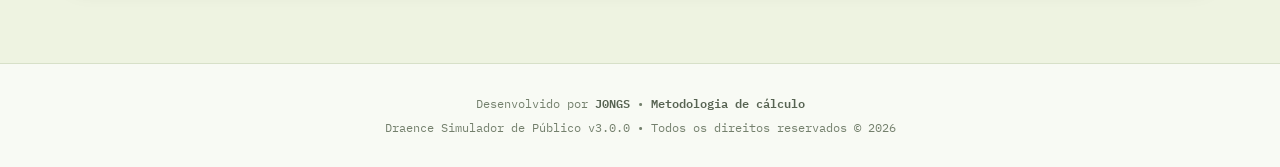
==== commit 12428653: "refactor: nova UI com identidade do multa-draence e reorganização dos arquivos - Remove Bootstrap/Bo" ====
--- a/index.html
+++ b/index.html
@@ -1,316 +1,241 @@
-<!doctype html>
+<!DOCTYPE html>
 <html lang="pt-BR">
-  <head>
-    <meta charset="utf-8">
-    <meta name="viewport" content="width=device-width, initial-scale=1">
-    <title>Calculadora de Renda de Estádio</title>
-      <div class="text-center py-1">
-        <img src="assets/calculadora_publico_draence.png" alt="Logo" style="height:120px;" />
-      </div>
-    <!-- Bootstrap 5 CSS -->
-    <link href="https://cdn.jsdelivr.net/npm/bootstrap@5.3.2/dist/css/bootstrap.min.css" rel="stylesheet">
-    <!-- Google Font -->
-    <link href="https://fonts.googleapis.com/css2?family=Inter:wght@300;400;600;700&display=swap" rel="stylesheet">
-    <!-- Bootstrap Icons -->
-    <link rel="stylesheet" href="https://cdn.jsdelivr.net/npm/bootstrap-icons@1.11.1/font/bootstrap-icons.css">
-    <!-- Custom CSS -->
-    <link rel="stylesheet" href="css/styles.css">
-  </head>
-  <body class="bg-dark text-light">
-    
-
-    <main class="container-fluid py-2">
-      <div class="row g-4">
-        <!-- Coluna 1: Configurações do Jogo -->
-        <aside class="col-lg-3">
-          <div class="card card-dark h-100">
-            <div class="card-body">
-              <h5 class="card-title">Configurações do Jogo</h5>
-              <p class="text-muted">Defina os parâmetros básicos</p>
-
-              <!-- Mandante -->
-              <div class="mb-3">
-                <label class="form-label">Mandante</label>
-                <select id="select-mandante" class="form-select" aria-label="Mandante">
-                  <option value="">Carregando times...</option>
-                </select>
-              </div>
-
-              <div class="mb-3">
-  <div class="d-flex justify-content-between align-items-center mb-2">
-    <label class="form-label mb-0">Momento do Mandante</label>
-    <div class="form-check form-switch">
-      <input class="form-check-input" type="checkbox" id="switch-home-phase" checked>
-      <label class="form-check-label small text-muted" for="switch-home-phase">Auto</label>
-    </div>
-  </div>
-
-  <div id="home-phase-auto">
-    <div class="small text-muted mb-1">Últimos 5 Jogos (Geral)</div>
-    <div id="moment-general" class="d-flex gap-2 mb-2">
-      <button type="button" class="moment-btn state-draw" data-value="1"></button>
-       <button type="button" class="moment-btn state-draw" data-value="1"></button>
-       <button type="button" class="moment-btn state-draw" data-value="1"></button>
-       <button type="button" class="moment-btn state-draw" data-value="1"></button>
-       <button type="button" class="moment-btn state-draw" data-value="1"></button>
-    </div>
-    <div class="small text-muted mb-1">Últimos 5 Jogos (Casa)</div>
-    <div id="moment-home" class="d-flex gap-2">
-      <button type="button" class="moment-btn state-draw" data-value="1"></button>
-       <button type="button" class="moment-btn state-draw" data-value="1"></button>
-       <button type="button" class="moment-btn state-draw" data-value="1"></button>
-       <button type="button" class="moment-btn state-draw" data-value="1"></button>
-       <button type="button" class="moment-btn state-draw" data-value="1"></button>
-    </div>
-    <small class="text-muted d-block mt-2">Fase Calculada: <strong id="phase-factor-display">--</strong></small>
-  </div>
-
-  <div id="home-phase-manual" class="d-none">
-    <label class="small text-muted">Força do Time (0 a 100)</label>
-    <input type="number" id="input-home-phase" class="form-control" value="50" min="0" max="100">
-  </div>
-</div>
-
-              <!-- Visitante -->
-              <div class="mb-3">
-                <label class="form-label">Visitante</label>
-                <select id="select-visitante" class="form-select" aria-label="Visitante">
-                  <option value="">Carregando times...</option>
-                </select>
-              </div>
-
-              <div class="mb-3">
-  <div class="d-flex justify-content-between align-items-center mb-2">
-    <label class="form-label mb-0">Momento do Visitante</label>
-    <div class="form-check form-switch">
-      <input class="form-check-input" type="checkbox" id="switch-visitor-phase" checked>
-      <label class="form-check-label small text-muted" for="switch-visitor-phase">Auto</label>
-    </div>
-  </div>
-
-  <div id="visitor-phase-auto">
-    <div class="small text-muted mb-1">Últimos 5 Jogos (Geral)</div>
-    <div id="moment-visitor-general" class="d-flex gap-2 mb-2">
-      <button type="button" class="moment-btn state-draw" data-value="1"></button>
-      <button type="button" class="moment-btn state-draw" data-value="1"></button>
-      <button type="button" class="moment-btn state-draw" data-value="1"></button>
-      <button type="button" class="moment-btn state-draw" data-value="1"></button>
-      <button type="button" class="moment-btn state-draw" data-value="1"></button>
-    </div>
-
-    <div class="small text-muted mb-1">Últimos 5 Jogos (Fora)</div>
-    <div id="moment-visitor-away" class="d-flex gap-2">
-      <button type="button" class="moment-btn state-draw" data-value="1"></button>
-      <button type="button" class="moment-btn state-draw" data-value="1"></button>
-      <button type="button" class="moment-btn state-draw" data-value="1"></button>
-      <button type="button" class="moment-btn state-draw" data-value="1"></button>
-      <button type="button" class="moment-btn state-draw" data-value="1"></button>
-    </div>
-
-    <small class="text-muted d-block mt-2">Fase Calculada: <strong id="visitor-phase-factor-display">--</strong></small>
-  </div>
-
-  <div id="visitor-phase-manual" class="d-none">
-    <label class="small text-muted">Força do Visitante (0 a 100)</label>
-    <input type="number" id="input-visitor-phase" class="form-control" value="50" min="0" max="100">
-  </div>
-</div>
-
-              <div class="mb-3">
-                <label class="form-label">Importância do Jogo</label>
-                <select id="select-importance" class="form-select bg-white text-dark border-secondary-subtle">
-                  <option value="0.5">Amistoso Irrelevante (x0.5)</option>
-                  <option value="0.75">Jogo de Cumprir Tabela (x0.75)</option>
-                  <option value="1.0" selected>Campeonato Regular (x1.0)</option>
-                  <option value="1.25">Clássico / Jogo Importante (x1.25)</option>
-                  <option value="1.5">Mata-Mata / Decisivo (x1.5)</option>
-                  <option value="1.75">Semifinal / Jogo do Título (x1.75)</option>
-                  <option value="2.0">Grande Final (x2.0)</option>
-                </select>
-              </div>
-
-              <!-- Stadium Selection -->
-              <div class="mb-3">
-                <label class="form-label">Estádio do Jogo</label>
-                <select id="select-stadium" class="form-select bg-white text-dark border-secondary-subtle">
-                  <option value="">Carregando estádios...</option>
-                </select>
-              </div>
-
-              <!-- Rental Price for Neutral Stadiums -->
-              <div id="rental-price-section" class="mb-3 d-none">
-                <label class="form-label">Preço de Aluguel do Estádio</label>
-                <div class="d-flex gap-2">
-                  <input type="range" id="rental-price-slider" class="form-range" min="10000" max="500000" step="5000" value="50000">
+<head>
+    <meta charset="UTF-8">
+    <meta name="viewport" content="width=device-width, initial-scale=1.0">
+    <meta name="theme-color" content="#eef3e1">
+    <title>Simulador de Público e Renda - Draence</title>
+    <meta name="description" content="Simule público, receita, custos e lucro de uma partida na Draence, ajustando preços por setor, estádio e momento das equipes.">
+    <link rel="icon" type="image/png" href="assets/img/pes-drae.png">
+    <link rel="preconnect" href="https://fonts.googleapis.com">
+    <link rel="preconnect" href="https://fonts.gstatic.com" crossorigin>
+    <link href="https://fonts.googleapis.com/css2?family=Big+Shoulders+Display:wght@600;700;800;900&family=IBM+Plex+Mono:wght@400;500;600&family=IBM+Plex+Sans:wght@400;500;600;700&display=swap" rel="stylesheet">
+    <script src="assets/js/theme.js"></script>
+    <link rel="stylesheet" href="assets/css/base.css">
+    <link rel="stylesheet" href="assets/css/simulador.css">
+</head>
+<body>
+    <script src="assets/js/icons.js"></script>
+    <!-- HEADER -->
+    <header class="site-header">
+        <div class="site-header__inner">
+            <a href="index.html" class="brand">
+                <img src="assets/img/pes-drae.png" alt="Draence Logo">
+                <span class="brand__text">
+                    <strong>DRAENCE</strong>
+                    <small>Simulador de Público</small>
+                </span>
+            </a>
+            <nav class="site-nav" aria-label="Navegação principal">
+                <a href="index.html" class="nav-link is-active" aria-current="page"><svg class="icon" aria-hidden="true"><use href="#i-landmark"></use></svg>Simulador</a>
+                <a href="metodologia.html" class="nav-link"><svg class="icon" aria-hidden="true"><use href="#i-circle-help"></use></svg>Metodologia</a>
+                <button type="button" class="theme-toggle" aria-label="Alternar tema"><svg class="icon icon-moon" aria-hidden="true"><use href="#i-moon"></use></svg><svg class="icon icon-sun" aria-hidden="true"><use href="#i-sun"></use></svg></button>
+            </nav>
+        </div>
+    </header>
+
+    <!-- MAIN CONTENT -->
+    <main class="page-wrapper">
+        <section class="page-intro">
+            <span class="eyebrow">Simulador</span>
+            <h1>Simulador de <span class="hl">público e renda</span></h1>
+            <p>Escolha o confronto e o estádio, defina o preço de cada setor e acompanhe, em tempo real, o público, a receita e o lucro da partida.</p>
+        </section>
+
+        <div class="error-box" id="erroDados" role="alert"></div>
+
+        <div class="sim-layout">
+            <!-- FORMULÁRIO -->
+            <form id="formSimulador" class="sim-form" autocomplete="off">
+                <!-- 1. CONFRONTO -->
+                <section class="card">
+                    <h2 class="card-title"><span class="card-step">1</span>Confronto<svg class="icon card-title__icon" aria-hidden="true"><use href="#i-shirt"></use></svg></h2>
+
+                    <div class="form-grid">
+                        <div class="form-group">
+                            <label for="selectMandante"><svg class="icon" aria-hidden="true"><use href="#i-shield"></use></svg>Mandante<span class="required">*</span></label>
+                            <select id="selectMandante" disabled>
+                                <option value="">Carregando times...</option>
+                            </select>
+                        </div>
+
+                        <div class="form-group">
+                            <label for="selectVisitante"><svg class="icon" aria-hidden="true"><use href="#i-map-pin"></use></svg>Visitante</label>
+                            <select id="selectVisitante" disabled>
+                                <option value="">Carregando times...</option>
+                            </select>
+                            <p class="help-text" id="visitanteSerie" hidden></p>
+                        </div>
+
+                        <div class="form-group full-width">
+                            <label for="selectImportancia"><svg class="icon" aria-hidden="true"><use href="#i-trophy"></use></svg>Importância do jogo
+                                <span class="tooltip-icon" tabindex="0" data-tooltip="Multiplica a demanda de todos os setores. Jogos decisivos enchem mais o estádio e tornam o torcedor menos sensível ao preço.">?</span>
+                            </label>
+                            <select id="selectImportancia"></select>
+                        </div>
+                    </div>
+                </section>
+
+                <!-- 2. MOMENTO DAS EQUIPES -->
+                <section class="card">
+                    <h2 class="card-title"><span class="card-step">2</span>Momento das equipes<svg class="icon card-title__icon" aria-hidden="true"><use href="#i-trending-up"></use></svg></h2>
+                    <p class="card-lead">Clique em cada jogo para alternar entre <strong>vitória</strong>, <strong>empate</strong> e <strong>derrota</strong>. O momento recente puxa o público para cima ou para baixo.</p>
+                    <div class="phase-grid" id="painelFase"></div>
+                </section>
+
+                <!-- 3. ESTÁDIO -->
+                <section class="card">
+                    <h2 class="card-title"><span class="card-step">3</span>Estádio<svg class="icon card-title__icon" aria-hidden="true"><use href="#i-landmark"></use></svg></h2>
+
+                    <div class="form-grid form-grid--stack">
+                        <div class="form-group">
+                            <label for="selectEstadio"><svg class="icon" aria-hidden="true"><use href="#i-landmark"></use></svg>Estádio do jogo</label>
+                            <select id="selectEstadio" disabled>
+                                <option value="">Escolha o mandante primeiro</option>
+                            </select>
+                        </div>
+                    </div>
+
+                    <dl class="stadium-info" id="estadioInfo" hidden></dl>
+
+                    <div class="form-group rental" id="aluguel" hidden>
+                        <label for="aluguelValor"><svg class="icon" aria-hidden="true"><use href="#i-hand-coins"></use></svg>Preço de aluguel
+                            <span class="tooltip-icon" tabindex="0" data-tooltip="Estádio neutro, sem dono: o aluguel entra nos custos fixos e os preços base dos setores dobram.">?</span>
+                        </label>
+                        <div class="money-field money-field--boxed">
+                            <span class="money-prefix">R$</span>
+                            <input type="text" id="aluguelValor" class="input-money" inputmode="numeric" autocomplete="off">
+                        </div>
+                        <input type="range" id="aluguelSlider" class="range" aria-label="Preço de aluguel">
+                        <p class="help-text">Descontado dos custos da partida</p>
+                    </div>
+                </section>
+
+                <!-- 4. PREÇOS POR SETOR -->
+                <section class="card">
+                    <h2 class="card-title"><span class="card-step">4</span>Preços por setor<svg class="icon card-title__icon" aria-hidden="true"><use href="#i-ticket"></use></svg></h2>
+                    <div id="setores" class="sector-grid"></div>
+                    <p class="sector-empty" id="setoresVazio">Escolha o mandante para definir o preço de cada setor.</p>
+                </section>
+            </form>
+
+            <!-- RESULTADO -->
+            <aside class="sim-result" aria-live="polite">
+                <div class="result-section" id="resultado">
+                    <!-- LUCRO -->
+                    <div class="score-card" id="placarLucro">
+                        <div class="score-label">
+                            <svg class="icon" aria-hidden="true"><use href="#i-wallet"></use></svg>Lucro líquido <span class="score-badge" id="lucroSelo">Lucro</span>
+                        </div>
+                        <div class="score-value" id="lucroValor">R$ 0,00</div>
+                        <div class="score-formula" id="lucroFormula">Receita R$ 0,00 − custos R$ 0,00</div>
+                        <div class="score-meta">
+                            <span class="score-percent-badge" id="lucroMargem"></span>
+                            <span class="score-meta__text">de margem sobre a receita</span>
+                        </div>
+                    </div>
+
+                    <!-- RESUMO -->
+                    <div class="result-block">
+                        <h3 class="result-block__title"><svg class="icon" aria-hidden="true"><use href="#i-chart-column"></use></svg>Resumo da partida</h3>
+                        <div class="result-grid">
+                            <div class="result-item">
+                                <div class="result-item-label"><svg class="icon" aria-hidden="true"><use href="#i-users"></use></svg>Público presente</div>
+                                <div class="result-item-value" id="publicoTotal">0</div>
+                                <div class="result-item-note" id="publicoDetalhe"></div>
+                            </div>
+                            <div class="result-item">
+                                <div class="result-item-label"><svg class="icon" aria-hidden="true"><use href="#i-banknote"></use></svg>Receita bruta</div>
+                                <div class="result-item-value" id="receitaBruta">R$ 0,00</div>
+                                <div class="result-item-note" id="ingressoMedio"></div>
+                            </div>
+                            <div class="result-item">
+                                <div class="result-item-label"><svg class="icon" aria-hidden="true"><use href="#i-landmark"></use></svg>Custo fixo</div>
+                                <div class="result-item-value" id="custoFixo">R$ 0,00</div>
+                                <div class="result-item-note" id="custoFixoNota"></div>
+                            </div>
+                            <div class="result-item">
+                                <div class="result-item-label"><svg class="icon" aria-hidden="true"><use href="#i-coins"></use></svg>Custo variável</div>
+                                <div class="result-item-value" id="custoVariavel">R$ 0,00</div>
+                                <div class="result-item-note" id="custoVariavelNota"></div>
+                            </div>
+                        </div>
+                    </div>
+
+                    <!-- OCUPAÇÃO -->
+                    <div class="result-block">
+                        <h3 class="result-block__title"><svg class="icon" aria-hidden="true"><use href="#i-gauge"></use></svg>Ocupação por setor</h3>
+                        <ul class="occupancy" id="ocupacao"></ul>
+                    </div>
+
+                    <!-- TORCIDA -->
+                    <div class="result-block">
+                        <h3 class="result-block__title"><svg class="icon" aria-hidden="true"><use href="#i-users"></use></svg>Torcida do mandante
+                            <span class="tooltip-icon" tabindex="0" data-tooltip="Só uma fração da torcida total costuma ir ao estádio. Times maiores têm torcida mais dispersa, então a fração ativa é menor.">?</span>
+                        </h3>
+                        <div class="result-grid">
+                            <div class="result-item">
+                                <div class="result-item-label">Torcida total</div>
+                                <div class="result-item-value" id="torcidaTotal">0</div>
+                            </div>
+                            <div class="result-item">
+                                <div class="result-item-label">Torcida ativa</div>
+                                <div class="result-item-value" id="torcidaAtiva">0</div>
+                                <div class="result-item-note" id="torcidaPerfil"></div>
+                            </div>
+                        </div>
+                    </div>
                 </div>
-                <div class="mt-2">
-                  <input type="text" id="rental-price-input" class="form-control" value="R$ 50.000,00">
+
+                <!-- ESTADO VAZIO (oculto via CSS quando #resultado está visível) -->
+                <div class="result-empty">
+                    <div class="result-empty__pitch" aria-hidden="true">
+                        <svg viewBox="0 0 320 200" fill="none" stroke="currentColor" stroke-width="2">
+                            <rect x="6" y="6" width="308" height="188" rx="4"/>
+                            <line x1="160" y1="6" x2="160" y2="194"/>
+                            <circle cx="160" cy="100" r="30"/>
+                            <circle cx="160" cy="100" r="3" fill="currentColor"/>
+                            <rect x="6" y="52" width="46" height="96"/>
+                            <rect x="6" y="78" width="18" height="44"/>
+                            <path d="M52 80 A24 24 0 0 1 52 120"/>
+                            <rect x="268" y="52" width="46" height="96"/>
+                            <rect x="296" y="78" width="18" height="44"/>
+                            <path d="M268 80 A24 24 0 0 0 268 120"/>
+                            <circle cx="38" cy="100" r="2.5" fill="currentColor"/>
+                            <circle cx="282" cy="100" r="2.5" fill="currentColor"/>
+                        </svg>
+                    </div>
+                    <h2><svg class="icon" aria-hidden="true"><use href="#i-whistle"></use></svg>Aguardando o apito inicial</h2>
+                    <p>Escolha o <strong>mandante</strong> para ver o público, a receita e o lucro da partida.</p>
+                    <ol class="result-empty__steps">
+                        <li><span>1</span>Escolha mandante e visitante</li>
+                        <li><span>2</span>Ajuste momento e estádio</li>
+                        <li><span>3</span>Defina os preços</li>
+                    </ol>
                 </div>
-                <small class="text-muted mt-1">Este estádio é neutro (sem dono). O valor de aluguel será descontado dos custos.</small>
-              </div>
-
-              
+            </aside>
+        </div>
+
+        <!-- AUDITORIA -->
+        <details class="card audit" id="auditoria">
+            <summary class="audit__summary">
+                <span class="audit__title"><svg class="icon" aria-hidden="true"><use href="#i-sigma"></use></svg>Auditoria do cálculo</span>
+                <span class="audit__hint">Memória de cálculo e análise técnica</span>
+                <svg class="icon audit__chevron" aria-hidden="true"><use href="#i-chevron-down"></use></svg>
+            </summary>
+            <div class="audit__body" id="auditoriaConteudo">
+                <p class="audit__empty">Escolha o mandante para ver a análise detalhada.</p>
             </div>
-          </div>
-        </aside>
-
-        <!-- Coluna 2: Precificação por Setor -->
-        <section class="col-lg-5">
-          <div class="card card-dark h-100">
-            <div class="card-body">
-              <h5 class="card-title">Precificação por Setor</h5>
-              <p class="text-muted">Defina preço e capacidade por setor</p>
-
-              <div id="mandante-stadium-info" class="mb-3 d-none">
-                <label class="form-label">Estádio (Mandante)</label>
-                <div class="bg-secondary p-3 rounded text-dark">
-                  <div><strong>Nome:</strong> <span id="stadium-name">--</span></div>
-                  <div><strong>Qualidade:</strong> <span id="stadium-quality">--</span></div>
-                  <div><strong>Capacidade:</strong> <span id="stadium-capacity">--</span></div>
-                </div>
-              </div>
-
-              <div class="row gy-3">
-                <div class="col-12 mt-3" id="sectors-wrapper">
-                  <div id="sectors-container" class="row gy-3"></div>
-                </div>
-              </div>
-
-            </div>
-          </div>
-        </section>
-
-        <!-- Coluna 3: Resumo Financeiro -->
-        <aside class="col-lg-4">
-          <div class="card card-dark mb-3 h-100">
-            <div class="card-body">
-              <h5 class="card-title">Resumo Financeiro</h5>
-              <p class="text-muted">Visão geral e gráficos</p>
-
-              <div class="mb-3">
-                <label class="form-label">Ocupação por Setor</label>
-                <div id="progress-container" class="mb-2"></div>
-              </div>
-
-              <div class="row g-3">
-                <div class="col-6">
-                  <div class="card card-dark summary-card p-3">
-                    <small class="text-muted">Receita</small>
-                    <div class="h5 mt-2">R$ <span id="gross-revenue-small">--.--</span></div>
-                  </div>
-                </div>
-                <div class="col-6">
-                  <div class="card card-dark summary-card p-3">
-                    <small class="text-muted">Lucro</small>
-                    <div class="h5 mt-2">R$ <span id="net-profit-small">--.--</span></div>
-                  </div>
-                </div>
-              </div>
-
-              <div class="mt-3" id="kpi-summary">
-                <div class="row g-2">
-                  <div class="col-6">
-                    <div class="small text-muted cursor-pointer text-decoration-underline" data-bs-toggle="collapse" data-bs-target="#attendance-details" aria-expanded="false">Público presente</div>
-                    <div class="h6" id="total-attendance">--</div>
-                    <div class="small text-muted mt-1 collapse" id="attendance-details">
-                      Mandante: -- + Visitante: --
-                    </div>
-                  </div>
-                  <div class="col-6">
-                    <div class="small text-muted cursor-pointer text-decoration-underline" data-bs-toggle="collapse" data-bs-target="#cost-details" aria-expanded="false">Custos (Fixo + Variável)</div>
-                    <div class="h6" id="total-costs">R$ --</div>
-                    <div class="small text-muted mt-1 collapse" id="cost-details">
-                      Fixo: R$ -- <br>
-                      Var: R$ -- ( -- * R$25)
-                    </div>
-                  </div>
-                </div>
-                <div class="row g-2 mt-2">
-                  <div class="col-6">
-                    <div class="small text-muted">Receita Bruta</div>
-                    <div class="h6" id="gross-revenue">R$ --</div>
-                  </div>
-                  <div class="col-6">
-                    <div class="small text-muted">Lucro Líquido</div>
-                    <div class="h6" id="net-profit">R$ --</div>
-                  </div>
-                </div>
-              </div>
-            </div>
-          </div>
-        </aside>
-      </div>
-
-      <!-- Dashboard de Auditoria - Nova Linha Separada -->
-      <div class="row mt-4">
-        <div class="col-12">
-          <div class="card border-0">
-            <div class="card-header bg-transparent border-bottom border-secondary-50 py-3 px-4">
-              <div class="d-flex align-items-center justify-content-between">
-                <div>
-                  <h6 class="mb-0" style="font-weight: 600; font-size: 0.95rem;">
-                    <i class="bi bi-graph-up me-2"></i>Dashboard de Auditoria
-                  </h6>
-                  <small class="text-secondary" style="font-size: 0.75rem;">Memória de cálculo e análise técnica</small>
-                </div>
-                <button class="btn btn-sm btn-outline-secondary" 
-                        type="button" data-bs-toggle="collapse" data-bs-target="#math-details"
-                        style="font-size: 0.8rem;">
-                  <i class="bi bi-code-slash me-1"></i>Detalhes Técnicos
-                </button>
-              </div>
-            </div>
-            <div class="collapse" id="math-details">
-              <div class="card-body p-0">
-                <div id="math-explanation-content" class="px-4 py-3">
-                  <div class="empty-state" style="padding: 2rem 1rem;">
-                    <div class="empty-icon" style="font-size: 2rem;">—</div>
-                    <div class="empty-text">Selecione um time para ver a análise detalhada</div>
-                  </div>
-                </div>
-              </div>
-            </div>
-          </div>
-        </div>
-      </div>
-
-      </div>
+        </details>
     </main>
 
-    <footer class="py-3 text-center text-muted small">
-      © <span id="currentYear"></span> Calculadora de Renda de Estádio — <a href="#" data-bs-toggle="modal" data-bs-target="#methodologyModal" class="text-muted">Metodologia de Cálculo</a>
+    <footer class="main-footer">
+        <p>
+            Desenvolvido por <a href="https://github.com/J0NGS" target="_blank" rel="noopener">J0NGS</a> • <a href="metodologia.html">Metodologia de cálculo</a><br>
+            Draence Simulador de Público v3.0.0 • Todos os direitos reservados © <span id="ano">2026</span>
+        </p>
     </footer>
 
-    <!-- Modal: Metodologia -->
-    <div class="modal fade" id="methodologyModal" tabindex="-1">
-      <div class="modal-dialog modal-lg">
-        <div class="modal-content bg-dark text-light border-secondary">
-          <div class="modal-header border-bottom border-secondary">
-            <h5 class="modal-title h6">Metodologia de Cálculo</h5>
-            <button type="button" class="btn-close btn-close-white" data-bs-dismiss="modal"></button>
-          </div>
-          <div class="modal-body">
-            <p class="text-muted small">Este simulador utiliza um modelo de elasticidade-preço da demanda.</p>
-            
-            <h6 class="text-white mt-3">1. Torcida Ativa</h6>
-            <p class="small text-muted">Consideramos uma curva de engajamento decrescente. Times com milhões de torcedores possuem uma taxa de conversão menor (torcedores de sofá) do que times pequenos (torcedores militantes).</p>
-
-            <h6 class="text-white mt-3">2. Sensibilidade ao Preço</h6>
-            <p class="small text-muted">Cada setor possui uma tolerância diferente. O setor Popular reage agressivamente a aumentos (elasticidade alta), enquanto Camarotes são menos afetados (elasticidade baixa).</p>
-
-            <h6 class="text-white mt-3">3. Custo Operacional</h6>
-            <p class="small text-muted">Estádios de melhor qualidade possuem custos fixos e variáveis (por torcedor) mais elevados devido ao padrão de serviço exigido.</p>
-          </div>
-        </div>
-      </div>
-    </div>
-
-    <!-- Bootstrap Bundle JS -->
-    <script src="https://cdn.jsdelivr.net/npm/bootstrap@5.3.2/dist/js/bootstrap.bundle.min.js"></script>
-    <script src="js/logic.js" defer></script>
-    <script src="js/app.js" defer></script>
-    <script>
-      document.getElementById('currentYear').textContent = new Date().getFullYear();
-    </script>
-  </body>
-</html>+    <script type="module" src="assets/js/main.js"></script>
+</body>
+</html>
--- a/assets/css/base.css
+++ b/assets/css/base.css
@@ -0,0 +1,1006 @@
+/* ============================================
+   DRAENCE — BASE
+   Identidade visual alinhada à DraeWiki: escala "sálvia" (brand),
+   fundos e textos verde-acinzentados, acento cobre e tema claro/escuro.
+   Tipografia: Big Shoulders Display (títulos),
+   IBM Plex Sans (interface e textos) e IBM Plex Mono (dados).
+   Tokens, reset, layout, header/nav, formulários,
+   botões, cards, tooltips e footer (todas as páginas)
+   ============================================ */
+
+:root {
+    color-scheme: light;
+
+    /* Escala brand (sálvia) — mesma da DraeWiki */
+    --brand-0: #f1f4ef;
+    --brand-1: #e2e8de;
+    --brand-2: #c5d1bf;
+    --brand-3: #a6ba9e;
+    --brand-4: #8ba681;
+    --brand-5: #749466;
+    --brand-6: #608052;
+    --brand-7: #576352;
+    --brand-8: #45523f;
+    --brand-9: #34402e;
+
+    /* Marca no tema claro: tom 7 para preenchimentos e texto */
+    --brand: var(--brand-7);
+    --brand-bright: var(--brand-8);   /* hover */
+    --brand-deep: var(--brand-9);     /* active */
+    --brand-ink: #f8faf4;             /* texto sobre a cor da marca */
+    --brand-gray: #74806d;
+    --brand-soft: rgba(87, 99, 82, 0.10);
+    --brand-line: rgba(87, 99, 82, 0.18);
+
+    /* Superfícies (page / surface / subtle) */
+    --bg-body: #eef3e1;
+    --bg-card: #f8faf4;
+    --bg-card-2: #f8faf4;
+    --bg-input: #f8faf4;
+    --bg-subtle: #e3ead5;
+    --bg-overlay: rgba(238, 243, 225, 0.88);
+    --bg-tooltip: #252b23;
+    --text-tooltip: #e9eedf;
+
+    /* Texto */
+    --text-primary: #252b23;
+    --text-secondary: #5c6658;
+    --text-muted: #74806d;
+
+    /* Acento (cobre) */
+    --accent: #c88d56;
+    --accent-ink: #2a1a0a;
+    --accent-soft: rgba(200, 141, 86, 0.14);
+    --accent-text: #8f5a26;           /* variante do acento com contraste AA sobre o fundo claro */
+
+    /* Semântica (nomes mantidos: usados pelos scripts) */
+    --accent-primary: var(--brand);
+    --accent-primary-hover: var(--brand-bright);
+    --accent-primary-soft: var(--brand-soft);
+    --accent-success: var(--brand);
+    --accent-success-soft: var(--brand-soft);
+    --accent-danger: #b4432f;
+    --accent-danger-ink: #fff7f4;
+    --accent-danger-soft: rgba(180, 67, 47, 0.10);
+    --accent-danger-line: rgba(180, 67, 47, 0.40);
+    --accent-danger-text: #8f3322;
+    --accent-warning: var(--accent);
+
+    /* Bordas e forma */
+    --border-color: #d7e0c8;
+    --border-strong: #b9c7a6;
+    --border-radius: 8px;
+    --radius-sm: 4px;
+    --radius-pill: 999px;
+
+    /* Tipografia */
+    --font-body: 'IBM Plex Sans', -apple-system, BlinkMacSystemFont, 'Segoe UI', sans-serif;
+    --font-display: 'Big Shoulders Display', 'Arial Narrow', sans-serif;
+    --font-data: 'IBM Plex Mono', 'SFMono-Regular', Consolas, monospace;
+
+    /* Sombras e layout */
+    --shadow-card: 0 1px 2px rgba(37, 43, 35, 0.05), 0 8px 24px -16px rgba(37, 43, 35, 0.22);
+    --focus-ring: 0 0 0 3px rgba(87, 99, 82, 0.30);
+    --header-height: 68px;
+    --page-max: 1200px;
+}
+
+/* Tema escuro: automático pelo sistema ou forçado via [data-theme="dark"] */
+@media (prefers-color-scheme: dark) {
+    :root:not([data-theme="light"]) {
+        color-scheme: dark;
+
+        --brand: var(--brand-4);
+        --brand-bright: var(--brand-3);
+        --brand-deep: var(--brand-5);
+        --brand-ink: #171c14;
+        --brand-gray: #6e7a64;
+        --brand-soft: rgba(139, 166, 129, 0.14);
+        --brand-line: rgba(139, 166, 129, 0.22);
+
+        --bg-body: #171c14;
+        --bg-card: #242b1e;
+        --bg-card-2: #242b1e;
+        --bg-input: #1d2318;
+        --bg-subtle: #2c3527;
+        --bg-overlay: rgba(23, 28, 20, 0.86);
+        --bg-tooltip: #2c3527;
+        --text-tooltip: #e9eedf;
+
+        --text-primary: #e9eedf;
+        --text-secondary: #aebca1;
+        --text-muted: #6e7a64;
+
+        --accent: #e0a46e;
+        --accent-ink: #2a1a0a;
+        --accent-soft: rgba(224, 164, 110, 0.14);
+        --accent-text: #e0a46e;
+
+        --accent-danger: #e8806c;
+        --accent-danger-ink: #2a0e08;
+        --accent-danger-soft: rgba(232, 128, 108, 0.14);
+        --accent-danger-line: rgba(232, 128, 108, 0.45);
+        --accent-danger-text: #f0a597;
+
+        --border-color: #3a4432;
+        --border-strong: #52604a;
+
+        --shadow-card: 0 1px 0 rgba(255, 255, 255, 0.03) inset, 0 14px 32px -18px rgba(0, 0, 0, 0.7);
+        --focus-ring: 0 0 0 3px rgba(139, 166, 129, 0.34);
+    }
+}
+
+:root[data-theme="dark"] {
+    color-scheme: dark;
+
+    --brand: var(--brand-4);
+    --brand-bright: var(--brand-3);
+    --brand-deep: var(--brand-5);
+    --brand-ink: #171c14;
+    --brand-gray: #6e7a64;
+    --brand-soft: rgba(139, 166, 129, 0.14);
+    --brand-line: rgba(139, 166, 129, 0.22);
+
+    --bg-body: #171c14;
+    --bg-card: #242b1e;
+    --bg-card-2: #242b1e;
+    --bg-input: #1d2318;
+    --bg-subtle: #2c3527;
+    --bg-overlay: rgba(23, 28, 20, 0.86);
+    --bg-tooltip: #2c3527;
+    --text-tooltip: #e9eedf;
+
+    --text-primary: #e9eedf;
+    --text-secondary: #aebca1;
+    --text-muted: #6e7a64;
+
+    --accent: #e0a46e;
+    --accent-ink: #2a1a0a;
+    --accent-soft: rgba(224, 164, 110, 0.14);
+    --accent-text: #e0a46e;
+
+    --accent-danger: #e8806c;
+    --accent-danger-ink: #2a0e08;
+    --accent-danger-soft: rgba(232, 128, 108, 0.14);
+    --accent-danger-line: rgba(232, 128, 108, 0.45);
+    --accent-danger-text: #f0a597;
+
+    --border-color: #3a4432;
+    --border-strong: #52604a;
+
+    --shadow-card: 0 1px 0 rgba(255, 255, 255, 0.03) inset, 0 14px 32px -18px rgba(0, 0, 0, 0.7);
+    --focus-ring: 0 0 0 3px rgba(139, 166, 129, 0.34);
+}
+
+/* ---------- Reset ---------- */
+*,
+*::before,
+*::after {
+    margin: 0;
+    padding: 0;
+    box-sizing: border-box;
+}
+
+html {
+    -webkit-text-size-adjust: 100%;
+    scroll-behavior: smooth;
+}
+
+body {
+    font-family: var(--font-body);
+    color: var(--text-primary);
+    line-height: 1.6;
+    min-height: 100vh;
+    display: flex;
+    flex-direction: column;
+    -webkit-font-smoothing: antialiased;
+    background-color: var(--bg-body);
+}
+
+::selection {
+    background: var(--brand);
+    color: var(--brand-ink);
+}
+
+img {
+    max-width: 100%;
+    display: block;
+}
+
+a {
+    color: var(--brand);
+}
+
+:focus-visible {
+    outline: none;
+    box-shadow: var(--focus-ring);
+}
+
+/* Títulos com a tipografia condensada da DraeWiki */
+.display {
+    font-family: var(--font-display);
+    font-weight: 800;
+    line-height: 1.1;
+}
+
+/* ---------- Layout ---------- */
+.page-wrapper {
+    width: 100%;
+    max-width: var(--page-max);
+    margin: 0 auto;
+    padding: 44px 20px 72px;
+    flex: 1;
+}
+
+.container {
+    display: flex;
+    flex-direction: column;
+    gap: 20px;
+}
+
+/* ---------- Header / navegação ---------- */
+.site-header {
+    position: sticky;
+    top: 0;
+    z-index: 200;
+    background: var(--bg-overlay);
+    border-bottom: 1px solid var(--border-color);
+    backdrop-filter: saturate(140%) blur(12px);
+    -webkit-backdrop-filter: saturate(140%) blur(12px);
+}
+
+.site-header__inner {
+    max-width: var(--page-max);
+    min-height: var(--header-height);
+    margin: 0 auto;
+    padding: 8px 20px;
+    display: flex;
+    align-items: center;
+    justify-content: space-between;
+    gap: 16px;
+}
+
+.brand {
+    display: flex;
+    align-items: center;
+    gap: 14px;
+    text-decoration: none;
+    color: inherit;
+    min-width: 0;
+}
+
+.brand img {
+    height: 40px;
+    width: auto;
+    max-width: 170px;
+    object-fit: contain;
+}
+
+.brand__text {
+    display: flex;
+    flex-direction: column;
+    line-height: 1.1;
+    padding-left: 14px;
+    border-left: 1px solid var(--border-strong);
+}
+
+.brand__text strong {
+    font-family: var(--font-display);
+    font-size: 1.45em;
+    font-weight: 800;
+    letter-spacing: 0.04em;
+    color: var(--text-primary);
+}
+
+.brand__text small {
+    font-family: var(--font-data);
+    font-size: 0.68em;
+    font-weight: 500;
+    letter-spacing: 0.08em;
+    text-transform: uppercase;
+    color: var(--text-secondary);
+    white-space: nowrap;
+}
+
+.brand__tag {
+    display: inline-block;
+    margin-left: 6px;
+    padding: 0 6px;
+    border-radius: 2px;
+    background: var(--accent);
+    color: var(--accent-ink);
+    font-weight: 700;
+}
+
+.site-nav {
+    display: flex;
+    align-items: center;
+    gap: 2px;
+}
+
+.nav-link {
+    position: relative;
+    display: inline-flex;
+    align-items: center;
+    gap: 7px;
+    padding: 10px 14px;
+    color: var(--text-secondary);
+    font-size: 0.86em;
+    font-weight: 500;
+    text-decoration: none;
+    white-space: nowrap;
+    border-radius: var(--radius-sm);
+    transition: color 0.15s ease, background 0.15s ease;
+}
+
+.nav-link::after {
+    content: "";
+    position: absolute;
+    left: 14px;
+    right: 14px;
+    bottom: 3px;
+    height: 2px;
+    background: var(--brand);
+    transform: scaleX(0);
+    transform-origin: left;
+    transition: transform 0.2s ease;
+}
+
+.nav-link:hover {
+    color: var(--text-primary);
+    background: var(--brand-soft);
+}
+
+.nav-link.is-active {
+    color: var(--brand);
+    font-weight: 600;
+}
+
+.nav-link.is-active::after {
+    transform: scaleX(1);
+}
+
+.nav-link--danger,
+.nav-link--danger:hover {
+    color: var(--accent-danger-text);
+}
+
+.nav-link--danger::after {
+    background: var(--accent-danger);
+}
+
+/* Alternador de tema (claro / escuro) */
+.theme-toggle {
+    display: inline-flex;
+    align-items: center;
+    justify-content: center;
+    width: 38px;
+    height: 38px;
+    margin-left: 8px;
+    flex-shrink: 0;
+    border: 1px solid var(--border-color);
+    border-radius: var(--radius-sm);
+    background: transparent;
+    color: var(--text-secondary);
+    transition: color 0.15s ease, border-color 0.15s ease, background 0.15s ease;
+}
+
+.theme-toggle:hover {
+    color: var(--brand);
+    border-color: var(--brand);
+    background: var(--brand-soft);
+}
+
+.theme-toggle .icon {
+    width: 18px;
+    height: 18px;
+}
+
+/* O ícone exibido indica o tema para o qual o clique troca */
+.theme-toggle .icon-sun {
+    display: none;
+}
+
+:root[data-theme="dark"] .theme-toggle .icon-sun {
+    display: block;
+}
+
+:root[data-theme="dark"] .theme-toggle .icon-moon {
+    display: none;
+}
+
+@media (prefers-color-scheme: dark) {
+    :root:not([data-theme="light"]) .theme-toggle .icon-sun {
+        display: block;
+    }
+
+    :root:not([data-theme="light"]) .theme-toggle .icon-moon {
+        display: none;
+    }
+}
+
+/* ---------- Introdução da página ---------- */
+.page-intro {
+    margin-bottom: 36px;
+    max-width: 760px;
+}
+
+/* Rótulo de seção em mono, com filete de acento */
+.eyebrow {
+    display: inline-flex;
+    align-items: center;
+    gap: 10px;
+    margin-bottom: 14px;
+    color: var(--accent-text);
+    font-family: var(--font-data);
+    font-size: 0.74em;
+    font-weight: 600;
+    letter-spacing: 0.16em;
+    text-transform: uppercase;
+}
+
+.eyebrow::before {
+    content: "";
+    width: 28px;
+    height: 2px;
+    background: var(--accent);
+}
+
+.page-intro h1 {
+    font-family: var(--font-display);
+    font-weight: 800;
+    font-size: clamp(2.3em, 5.4vw, 3.5em);
+    line-height: 1.02;
+    letter-spacing: 0.005em;
+    margin-bottom: 14px;
+}
+
+.page-intro h1 .hl {
+    color: var(--brand);
+}
+
+.page-intro p {
+    color: var(--text-secondary);
+    font-size: 1.05em;
+    line-height: 1.65;
+    max-width: 620px;
+}
+
+/* ---------- Cards ---------- */
+.card {
+    position: relative;
+    background: var(--bg-card);
+    border: 1px solid var(--border-color);
+    border-radius: var(--border-radius);
+    padding: 26px;
+    box-shadow: var(--shadow-card);
+}
+
+.card-title {
+    display: flex;
+    align-items: center;
+    gap: 12px;
+    font-family: var(--font-display);
+    font-size: 1.45em;
+    font-weight: 800;
+    line-height: 1.1;
+    letter-spacing: 0.02em;
+    color: var(--text-primary);
+    margin-bottom: 22px;
+    padding-bottom: 14px;
+    border-bottom: 1px solid var(--border-color);
+}
+
+/* Número do passo */
+.card-step {
+    display: inline-flex;
+    align-items: center;
+    justify-content: center;
+    min-width: 30px;
+    height: 30px;
+    padding: 0 8px;
+    border-radius: var(--radius-sm);
+    background: var(--brand);
+    color: var(--brand-ink);
+    font-family: var(--font-data);
+    font-size: 0.6em;
+    font-weight: 600;
+    flex-shrink: 0;
+}
+
+.card-subtitle {
+    margin-left: auto;
+    font-family: var(--font-body);
+    font-size: 0.55em;
+    font-weight: 400;
+    letter-spacing: 0;
+    color: var(--text-muted);
+}
+
+/* ---------- Formulários ---------- */
+.form-grid {
+    display: grid;
+    grid-template-columns: repeat(auto-fit, minmax(220px, 1fr));
+    gap: 18px;
+}
+
+.form-grid--stack {
+    grid-template-columns: 1fr;
+}
+
+.form-group {
+    display: flex;
+    flex-direction: column;
+    position: relative;
+    min-width: 0;
+}
+
+.form-group.full-width {
+    grid-column: 1 / -1;
+}
+
+label {
+    display: flex;
+    align-items: center;
+    font-size: 0.84em;
+    font-weight: 600;
+    color: var(--text-secondary);
+    margin-bottom: 8px;
+}
+
+.required {
+    color: var(--accent-text);
+    margin-left: 3px;
+}
+
+input[type="number"],
+input[type="text"],
+select {
+    width: 100%;
+    background: var(--bg-input);
+    border: 1px solid var(--border-color);
+    border-radius: var(--radius-sm);
+    padding: 11px 14px;
+    color: var(--text-primary);
+    font-family: inherit;
+    font-size: 1em;
+    font-weight: 500;
+    min-height: 46px;
+    font-variant-numeric: tabular-nums;
+    transition: border-color 0.15s ease, box-shadow 0.15s ease, background 0.15s ease;
+}
+
+input[type="number"] {
+    font-family: var(--font-data);
+}
+
+input::placeholder {
+    color: var(--text-muted);
+    font-weight: 400;
+}
+
+input[type="number"]:hover,
+input[type="text"]:hover,
+select:hover {
+    border-color: var(--border-strong);
+}
+
+input[type="number"]:focus,
+input[type="text"]:focus,
+select:focus {
+    outline: none;
+    border-color: var(--brand);
+    box-shadow: var(--focus-ring);
+}
+
+input[type="number"]:disabled,
+input[type="text"]:disabled,
+select:disabled {
+    color: var(--text-secondary);
+    cursor: not-allowed;
+    opacity: 0.6;
+}
+
+select {
+    appearance: none;
+    -webkit-appearance: none;
+    padding-right: 40px;
+    background-image: url("data:image/svg+xml,%3Csvg xmlns='http://www.w3.org/2000/svg' width='12' height='12' viewBox='0 0 24 24' fill='none' stroke='%238ba681' stroke-width='2.5' stroke-linecap='round' stroke-linejoin='round'%3E%3Cpath d='m6 9 6 6 6-6'/%3E%3C/svg%3E");
+    background-repeat: no-repeat;
+    background-position: right 14px center;
+    cursor: pointer;
+}
+
+select option {
+    background: var(--bg-card);
+    color: var(--text-primary);
+}
+
+.help-text,
+.helper-text {
+    font-size: 0.78em;
+    color: var(--text-muted);
+    margin-top: 6px;
+}
+
+/* Badge de magnitude (m = milhar, M = milhão) dentro de inputs monetários */
+.magnitude-badge {
+    position: absolute;
+    right: 12px;
+    top: 50%;
+    transform: translateY(-50%);
+    border-radius: 2px;
+    font-family: var(--font-data);
+    font-weight: 600;
+    font-size: 0.75em;
+    padding: 1px 7px;
+    pointer-events: none;
+    opacity: 0;
+    transition: opacity 0.15s ease;
+}
+
+.magnitude-badge.magnitude-m {
+    color: var(--brand);
+    background: var(--brand-soft);
+    opacity: 1;
+}
+
+.magnitude-badge.magnitude-M {
+    color: var(--brand-ink);
+    background: var(--brand);
+    opacity: 1;
+}
+
+/* Feedback quando um valor é corrigido para o limite min/máx */
+@keyframes flash-correction {
+    0% {
+        border-color: var(--accent);
+        box-shadow: 0 0 0 4px var(--accent-soft);
+    }
+    100% {
+        border-color: var(--border-color);
+        box-shadow: none;
+    }
+}
+
+.input-corrected {
+    animation: flash-correction 1s ease-out;
+}
+
+/* ---------- Botões ---------- */
+button {
+    font-family: inherit;
+    cursor: pointer;
+}
+
+.btn-primary,
+.btn-secondary,
+.btn-ghost-danger {
+    display: inline-flex;
+    align-items: center;
+    justify-content: center;
+    gap: 8px;
+    min-height: 48px;
+    padding: 12px 24px;
+    border: 1px solid transparent;
+    border-radius: var(--radius-sm);
+    font-family: var(--font-body);
+    font-size: 0.94em;
+    font-weight: 600;
+    letter-spacing: 0.01em;
+    text-decoration: none;
+    transition: background 0.15s ease, border-color 0.15s ease, color 0.15s ease, transform 0.15s ease;
+}
+
+.btn-primary {
+    background: var(--brand);
+    border-color: var(--brand);
+    color: var(--brand-ink);
+}
+
+.btn-primary:hover {
+    background: var(--brand-bright);
+    border-color: var(--brand-bright);
+}
+
+.btn-primary:active {
+    background: var(--brand-deep);
+    border-color: var(--brand-deep);
+    transform: translateY(1px);
+}
+
+.btn-secondary {
+    background: transparent;
+    border-color: var(--border-strong);
+    color: var(--text-secondary);
+}
+
+.btn-secondary:hover {
+    background: var(--brand-soft);
+    border-color: var(--brand);
+    color: var(--text-primary);
+}
+
+.btn-ghost-danger {
+    background: transparent;
+    border-color: var(--accent-danger-line);
+    color: var(--accent-danger-text);
+}
+
+.btn-ghost-danger:hover {
+    background: var(--accent-danger-soft);
+    border-color: var(--accent-danger);
+}
+
+.btn-block {
+    width: 100%;
+}
+
+.button-group {
+    display: flex;
+    gap: 14px;
+    flex-wrap: wrap;
+    padding: 0 6px;
+}
+
+.button-group .btn-primary {
+    flex: 1 1 220px;
+}
+
+.button-group .btn-secondary {
+    flex: 0 1 150px;
+}
+
+/* ---------- Mensagem de erro ---------- */
+.error-box {
+    display: none;
+    align-items: center;
+    gap: 12px;
+    background: var(--accent-danger-soft);
+    border: 1px solid var(--accent-danger-line);
+    border-left: 4px solid var(--accent-danger);
+    border-radius: var(--radius-sm);
+    padding: 12px 16px;
+    color: var(--accent-danger-text);
+    font-size: 0.92em;
+    font-weight: 500;
+}
+
+.error-box.show {
+    display: flex;
+}
+
+/* ---------- Tooltips ---------- */
+.tooltip-icon {
+    display: inline-flex;
+    align-items: center;
+    justify-content: center;
+    width: 16px;
+    height: 16px;
+    margin-left: 6px;
+    border-radius: 50%;
+    background: var(--brand-soft);
+    border: 1px solid var(--border-strong);
+    color: var(--brand);
+    font-family: var(--font-data);
+    font-size: 10px;
+    font-weight: 600;
+    cursor: help;
+    position: relative;
+    flex-shrink: 0;
+}
+
+.tooltip-icon::after {
+    content: attr(data-tooltip);
+    position: absolute;
+    bottom: calc(100% + 10px);
+    left: 50%;
+    transform: translateX(-50%) translateY(4px);
+    width: 240px;
+    padding: 10px 12px;
+    background: var(--bg-tooltip);
+    border-top: 2px solid var(--accent);
+    border-radius: var(--radius-sm);
+    box-shadow: 0 14px 28px -8px rgba(0, 0, 0, 0.5);
+    color: var(--text-tooltip);
+    font-family: var(--font-body);
+    font-size: 12px;
+    font-weight: 400;
+    line-height: 1.45;
+    text-align: left;
+    text-transform: none;
+    letter-spacing: 0;
+    white-space: normal;
+    opacity: 0;
+    visibility: hidden;
+    pointer-events: none;
+    transition: opacity 0.15s ease, transform 0.15s ease, visibility 0.15s;
+    z-index: 300;
+}
+
+.tooltip-icon:hover::after,
+.tooltip-icon:focus::after {
+    opacity: 1;
+    visibility: visible;
+    transform: translateX(-50%) translateY(0);
+}
+
+/* ---------- Footer ---------- */
+.main-footer {
+    background: var(--bg-card);
+    border-top: 1px solid var(--border-color);
+    padding: 28px 20px;
+    text-align: center;
+    margin-top: auto;
+}
+
+.main-footer p {
+    color: var(--text-muted);
+    font-family: var(--font-data);
+    font-size: 0.78em;
+    line-height: 1.9;
+}
+
+.main-footer a {
+    color: var(--brand);
+    font-weight: 600;
+    text-decoration: none;
+}
+
+.main-footer a:hover {
+    text-decoration: underline;
+}
+
+/* ---------- Animações ---------- */
+@keyframes slideIn {
+    from { opacity: 0; transform: translateY(10px); }
+    to { opacity: 1; transform: translateY(0); }
+}
+
+@keyframes fadeIn {
+    from { opacity: 0; transform: translateY(-4px); }
+    to { opacity: 1; transform: translateY(0); }
+}
+
+@media (prefers-reduced-motion: reduce) {
+    *,
+    *::before,
+    *::after {
+        animation-duration: 0.01ms !important;
+        transition-duration: 0.01ms !important;
+        scroll-behavior: auto !important;
+    }
+}
+
+/* ---------- Responsivo ---------- */
+@media (max-width: 760px) {
+    :root {
+        --header-height: 0px;
+    }
+
+    .site-header {
+        position: relative;
+    }
+
+    .site-header__inner {
+        flex-wrap: wrap;
+        padding: 12px 16px 6px;
+        gap: 6px;
+    }
+
+    .site-nav {
+        width: 100%;
+        overflow-x: auto;
+        scrollbar-width: none;
+        margin: 0 -14px;
+        width: calc(100% + 28px);
+        padding: 0 4px 4px;
+    }
+
+    .site-nav::-webkit-scrollbar {
+        display: none;
+    }
+
+    .brand img {
+        height: 32px;
+    }
+
+    .brand__text {
+        padding-left: 10px;
+    }
+
+    .page-wrapper {
+        padding: 28px 16px 44px;
+    }
+
+    .card {
+        padding: 22px 16px 18px;
+    }
+
+    .form-grid {
+        grid-template-columns: 1fr;
+        gap: 16px;
+    }
+
+    input[type="number"],
+    input[type="text"],
+    select {
+        font-size: 16px; /* evita zoom automático no iOS */
+    }
+
+    .button-group .btn-primary,
+    .button-group .btn-secondary {
+        flex: 1 1 100%;
+    }
+
+    .tooltip-icon::after {
+        width: 200px;
+    }
+}
+
+@media (max-width: 420px) {
+    .btn-primary,
+    .btn-secondary,
+    .btn-ghost-danger {
+        font-size: 0.88em;
+        padding: 12px 18px;
+    }
+
+    .brand__text strong {
+        font-size: 1.25em;
+    }
+}
+
+/* ============================================
+   ÍCONES (sprite em assets/js/icons.js)
+   ============================================ */
+.icon {
+    width: 1em;
+    height: 1em;
+    flex-shrink: 0;
+    fill: none;
+    stroke: currentColor;
+    stroke-width: 2;
+    stroke-linecap: round;
+    stroke-linejoin: round;
+    vertical-align: -0.125em;
+}
+
+.nav-link .icon {
+    width: 16px;
+    height: 16px;
+}
+
+label .icon {
+    width: 14px;
+    height: 14px;
+    margin-right: 7px;
+    color: var(--brand);
+}
+
+.card-title__icon {
+    margin-left: auto;
+    width: 22px !important;
+    height: 22px !important;
+    color: var(--brand);
+    opacity: 0.6;
+}
+
+.card-title__icon + .card-status {
+    margin-left: 12px;
+}
+
+.btn-primary .icon,
+.btn-secondary .icon,
+.btn-ghost-danger .icon {
+    width: 18px;
+    height: 18px;
+    stroke-width: 2.2;
+}
+
+.icon-inline {
+    width: 1.05em;
+    height: 1.05em;
+    margin-right: 4px;
+    color: var(--brand);
+}
--- a/assets/css/simulador.css
+++ b/assets/css/simulador.css
@@ -0,0 +1,1266 @@
+/* ============================================
+   DRAENCE — SIMULADOR DE PÚBLICO
+   Usado por index.html. Depende dos tokens de base.css
+   (cores, tipografia, tema claro/escuro, cards, formulários).
+   ============================================ */
+
+[hidden] {
+    display: none !important;
+}
+
+/* ---------- Layout principal ---------- */
+.sim-layout {
+    display: grid;
+    grid-template-columns: minmax(0, 1.12fr) minmax(0, 0.88fr);
+    gap: 28px;
+    align-items: start;
+}
+
+.sim-form {
+    display: flex;
+    flex-direction: column;
+    gap: 22px;
+    min-width: 0;
+}
+
+.sim-result {
+    display: flex;
+    flex-direction: column;
+    gap: 16px;
+    min-width: 0;
+}
+
+/* Só fixa a coluna de resultado quando ela cabe na tela */
+@media (min-width: 981px) and (min-height: 900px) {
+    .sim-result {
+        position: sticky;
+        top: calc(var(--header-height) + 24px);
+    }
+}
+
+.error-box {
+    margin-bottom: 20px;
+}
+
+.card-lead {
+    margin: -6px 0 18px;
+    color: var(--text-secondary);
+    font-size: 0.9em;
+    line-height: 1.6;
+}
+
+.card-lead strong {
+    color: var(--text-primary);
+    font-weight: 600;
+}
+
+/* ---------- Passo 2: momento das equipes ---------- */
+.phase-grid {
+    display: grid;
+    grid-template-columns: repeat(auto-fit, minmax(250px, 1fr));
+    gap: 14px;
+}
+
+.phase-panel {
+    display: flex;
+    flex-direction: column;
+    gap: 14px;
+    padding: 16px;
+    background: var(--bg-subtle);
+    border: 1px solid var(--border-color);
+    border-radius: var(--border-radius);
+    transition: opacity 0.2s ease;
+}
+
+.phase-panel.is-idle {
+    opacity: 0.55;
+}
+
+.phase-panel__head {
+    display: flex;
+    align-items: flex-start;
+    justify-content: space-between;
+    flex-wrap: wrap;
+    gap: 10px;
+}
+
+.phase-panel__who {
+    display: flex;
+    flex-direction: column;
+    min-width: 0;
+}
+
+.phase-panel__who h3 {
+    font-family: var(--font-display);
+    font-size: 1.25em;
+    font-weight: 800;
+    letter-spacing: 0.02em;
+    line-height: 1.1;
+}
+
+.phase-panel__team {
+    color: var(--text-muted);
+    font-family: var(--font-data);
+    font-size: 0.72em;
+    letter-spacing: 0.04em;
+    overflow-wrap: anywhere;
+}
+
+/* Controle segmentado Automático / Manual */
+.seg {
+    display: inline-flex;
+    padding: 2px;
+    background: var(--bg-card);
+    border: 1px solid var(--border-color);
+    border-radius: var(--radius-sm);
+}
+
+.seg__btn {
+    padding: 5px 10px;
+    border: none;
+    border-radius: 2px;
+    background: transparent;
+    color: var(--text-secondary);
+    font-size: 0.74em;
+    font-weight: 600;
+    transition: background 0.15s ease, color 0.15s ease;
+}
+
+.seg__btn:hover {
+    color: var(--text-primary);
+}
+
+.seg__btn.is-active {
+    background: var(--brand);
+    color: var(--brand-ink);
+}
+
+.phase-auto {
+    display: flex;
+    flex-direction: column;
+    gap: 12px;
+}
+
+.moment-row {
+    display: flex;
+    flex-direction: column;
+    gap: 6px;
+}
+
+.moment-row__label {
+    font-size: 0.72em;
+    font-weight: 600;
+    letter-spacing: 0.04em;
+    color: var(--text-muted);
+}
+
+.moment-list {
+    display: flex;
+    gap: 6px;
+}
+
+.moment-btn {
+    width: 38px;
+    height: 38px;
+    border: 1px solid var(--border-strong);
+    border-radius: var(--radius-sm);
+    background: var(--bg-card);
+    color: var(--text-secondary);
+    font-family: var(--font-data);
+    font-size: 0.82em;
+    font-weight: 600;
+    transition: transform 0.12s ease, background 0.15s ease, border-color 0.15s ease, color 0.15s ease;
+}
+
+.moment-btn:hover {
+    transform: translateY(-2px);
+    border-color: var(--brand);
+}
+
+.moment-btn[data-result="win"] {
+    background: var(--brand);
+    border-color: var(--brand);
+    color: var(--brand-ink);
+}
+
+.moment-btn[data-result="loss"] {
+    background: var(--accent-danger);
+    border-color: var(--accent-danger);
+    color: var(--accent-danger-ink);
+}
+
+.phase-manual label {
+    margin-bottom: 6px;
+}
+
+.phase-panel__foot {
+    display: flex;
+    align-items: baseline;
+    justify-content: space-between;
+    padding-top: 12px;
+    border-top: 1px dashed var(--border-strong);
+    color: var(--text-secondary);
+    font-size: 0.78em;
+}
+
+.phase-panel__value {
+    font-family: var(--font-data);
+    font-size: 1.15em;
+    font-weight: 600;
+    color: var(--brand);
+    font-variant-numeric: tabular-nums;
+}
+
+/* ---------- Passo 3: estádio ---------- */
+.stadium-info {
+    display: grid;
+    grid-template-columns: repeat(auto-fit, minmax(130px, 1fr));
+    gap: 10px;
+    margin-top: 16px;
+}
+
+.stadium-info > div {
+    min-width: 0;
+    padding: 10px 12px;
+    background: var(--bg-subtle);
+    border: 1px solid var(--border-color);
+    border-radius: var(--radius-sm);
+}
+
+.stadium-info dt {
+    margin-bottom: 3px;
+    font-size: 0.66em;
+    font-weight: 700;
+    letter-spacing: 0.08em;
+    text-transform: uppercase;
+    color: var(--text-muted);
+}
+
+.stadium-info dd {
+    font-family: var(--font-data);
+    font-size: 0.9em;
+    font-weight: 600;
+    font-variant-numeric: tabular-nums;
+    overflow-wrap: anywhere;
+}
+
+.tag {
+    display: inline-block;
+    padding: 1px 8px;
+    border-radius: 2px;
+    background: var(--brand-soft);
+    color: var(--brand);
+    font-family: var(--font-data);
+    font-size: 0.92em;
+    font-weight: 600;
+    white-space: nowrap;
+}
+
+.tag--accent {
+    background: var(--accent-soft);
+    color: var(--accent-text);
+}
+
+.rental {
+    margin-top: 18px;
+    padding-top: 18px;
+    border-top: 1px dashed var(--border-strong);
+}
+
+/* ---------- Campo monetário e slider ---------- */
+.money-field {
+    position: relative;
+    display: flex;
+    align-items: center;
+}
+
+.money-prefix {
+    position: absolute;
+    left: 14px;
+    color: var(--brand);
+    font-family: var(--font-data);
+    font-size: 0.8em;
+    font-weight: 600;
+    pointer-events: none;
+}
+
+.money-field input[type="text"] {
+    padding-left: 42px;
+    font-family: var(--font-data);
+    font-size: 1.05em;
+    font-weight: 600;
+}
+
+.money-field[data-flag="cheap"] input {
+    border-color: var(--brand);
+    background: var(--brand-soft);
+}
+
+.money-field[data-flag="expensive"] input {
+    border-color: var(--accent);
+    background: var(--accent-soft);
+}
+
+.money-field[data-flag="abusive"] input {
+    border-color: var(--accent-danger);
+    background: var(--accent-danger-soft);
+}
+
+.range {
+    -webkit-appearance: none;
+    appearance: none;
+    display: block;
+    width: 100%;
+    height: 6px;
+    margin: 16px 0 6px;
+    padding: 0;
+    border: none;
+    border-radius: var(--radius-pill);
+    background: var(--border-color);
+    cursor: pointer;
+}
+
+.range::-webkit-slider-thumb {
+    -webkit-appearance: none;
+    appearance: none;
+    width: 20px;
+    height: 20px;
+    border: 3px solid var(--bg-card);
+    border-radius: 50%;
+    background: var(--brand);
+    box-shadow: 0 0 0 1px var(--brand);
+    cursor: pointer;
+}
+
+.range::-moz-range-thumb {
+    width: 14px;
+    height: 14px;
+    border: 3px solid var(--bg-card);
+    border-radius: 50%;
+    background: var(--brand);
+    box-shadow: 0 0 0 1px var(--brand);
+    cursor: pointer;
+}
+
+.range:focus-visible {
+    box-shadow: var(--focus-ring);
+}
+
+/* ---------- Passo 4: setores ---------- */
+.sector-grid {
+    display: grid;
+    grid-template-columns: repeat(2, minmax(0, 1fr));
+    gap: 14px;
+}
+
+.sector-empty {
+    padding: 18px;
+    border: 1px dashed var(--border-strong);
+    border-radius: var(--radius-sm);
+    color: var(--text-muted);
+    font-size: 0.9em;
+    text-align: center;
+}
+
+.sector-card {
+    display: flex;
+    flex-direction: column;
+    gap: 2px;
+    min-width: 0;
+    padding: 16px;
+    background: var(--bg-subtle);
+    border: 1px solid var(--border-color);
+    border-left: 3px solid var(--brand);
+    border-radius: var(--border-radius);
+}
+
+.sector-card--visitor {
+    grid-column: 1 / -1;
+    border-left-color: var(--brand-gray);
+}
+
+.sector-card__head {
+    display: flex;
+    align-items: baseline;
+    justify-content: space-between;
+    flex-wrap: wrap;
+    gap: 6px 12px;
+    margin-bottom: 12px;
+}
+
+.sector-card__head h3 {
+    display: flex;
+    align-items: center;
+    gap: 8px;
+    font-family: var(--font-display);
+    font-size: 1.25em;
+    font-weight: 800;
+    letter-spacing: 0.02em;
+    line-height: 1.1;
+}
+
+.sector-card__icon {
+    display: inline-flex;
+    color: var(--brand);
+}
+
+.sector-card__icon .icon {
+    width: 18px;
+    height: 18px;
+}
+
+.sector-card__cap {
+    color: var(--text-muted);
+    font-size: 0.74em;
+}
+
+.sector-card__cap strong {
+    color: var(--text-secondary);
+    font-family: var(--font-data);
+    font-weight: 600;
+}
+
+.sector-card__foot {
+    display: flex;
+    align-items: center;
+    justify-content: space-between;
+    flex-wrap: wrap;
+    gap: 6px 12px;
+    min-height: 24px;
+    margin-top: 4px;
+    font-size: 0.76em;
+}
+
+.sector-card__base {
+    margin-left: auto;
+    color: var(--text-muted);
+}
+
+.sector-card__base strong {
+    font-family: var(--font-data);
+    font-weight: 600;
+    color: var(--text-secondary);
+}
+
+.price-flag {
+    display: inline-flex;
+    align-items: center;
+    gap: 5px;
+    font-weight: 600;
+}
+
+.price-flag .icon {
+    width: 14px;
+    height: 14px;
+}
+
+.price-flag[data-flag="cheap"] {
+    color: var(--brand);
+}
+
+.price-flag[data-flag="expensive"] {
+    color: var(--accent-text);
+}
+
+.price-flag[data-flag="abusive"] {
+    color: var(--accent-danger-text);
+}
+
+.mirror {
+    display: flex;
+    align-items: baseline;
+    justify-content: space-between;
+    flex-wrap: wrap;
+    gap: 6px 12px;
+}
+
+.mirror__label {
+    font-size: 0.8em;
+    color: var(--text-secondary);
+}
+
+.sector-card__mirror {
+    font-family: var(--font-data);
+    font-size: 1.15em;
+    font-weight: 600;
+    font-variant-numeric: tabular-nums;
+}
+
+/* "Ver cálculo" */
+.sector-card__details {
+    margin-top: 10px;
+    padding-top: 10px;
+    border-top: 1px dashed var(--border-strong);
+}
+
+.sector-card__details summary {
+    display: flex;
+    align-items: center;
+    gap: 6px;
+    width: fit-content;
+    color: var(--text-secondary);
+    font-size: 0.74em;
+    font-weight: 600;
+    letter-spacing: 0.04em;
+    cursor: pointer;
+    list-style: none;
+}
+
+.sector-card__details summary::-webkit-details-marker {
+    display: none;
+}
+
+.sector-card__details summary::before {
+    content: "+";
+    display: inline-flex;
+    align-items: center;
+    justify-content: center;
+    width: 16px;
+    height: 16px;
+    border: 1px solid var(--border-strong);
+    border-radius: 2px;
+    color: var(--brand);
+    font-family: var(--font-data);
+    font-size: 1.1em;
+    line-height: 1;
+}
+
+.sector-card__details[open] summary::before {
+    content: "−";
+}
+
+.sector-card__details summary:hover {
+    color: var(--text-primary);
+}
+
+.sector-card__details summary:focus-visible {
+    border-radius: 2px;
+}
+
+.calc-list {
+    display: flex;
+    flex-direction: column;
+    gap: 8px;
+    margin-top: 10px;
+}
+
+.calc-list dt {
+    font-size: 0.66em;
+    font-weight: 700;
+    letter-spacing: 0.08em;
+    text-transform: uppercase;
+    color: var(--text-muted);
+}
+
+.calc-list dd {
+    font-family: var(--font-data);
+    font-size: 0.78em;
+    line-height: 1.5;
+    color: var(--text-primary);
+    font-variant-numeric: tabular-nums;
+}
+
+/* ---------- Resultado ---------- */
+.result-section {
+    display: none;
+    flex-direction: column;
+    gap: 16px;
+}
+
+.result-section.show {
+    display: flex;
+    animation: slideIn 0.35s ease;
+}
+
+/* O estado vazio some assim que o resultado é exibido */
+.result-section.show ~ .result-empty {
+    display: none;
+}
+
+.result-empty {
+    position: relative;
+    overflow: hidden;
+    padding: 34px 28px 30px;
+    text-align: center;
+    background: var(--bg-card);
+    border: 1px solid var(--border-color);
+    border-radius: var(--border-radius);
+    box-shadow: var(--shadow-card);
+}
+
+.result-empty__pitch {
+    width: 100%;
+    max-width: 320px;
+    margin: 0 auto 22px;
+    color: var(--brand);
+    opacity: 0.7;
+}
+
+.result-empty__pitch svg {
+    display: block;
+    width: 100%;
+    height: auto;
+}
+
+.result-empty h2 {
+    margin-bottom: 8px;
+    font-family: var(--font-display);
+    font-size: 1.6em;
+    font-weight: 800;
+    letter-spacing: 0.02em;
+    line-height: 1.1;
+}
+
+.result-empty h2 .icon {
+    width: 22px;
+    height: 22px;
+    margin-right: 8px;
+    color: var(--brand);
+    vertical-align: -0.2em;
+}
+
+.result-empty p {
+    max-width: 340px;
+    margin: 0 auto;
+    color: var(--text-secondary);
+    font-size: 0.92em;
+}
+
+.result-empty p strong {
+    color: var(--brand);
+}
+
+.result-empty__steps {
+    display: flex;
+    flex-wrap: wrap;
+    justify-content: center;
+    gap: 8px;
+    margin: 22px auto 0;
+    list-style: none;
+}
+
+.result-empty__steps li {
+    display: flex;
+    align-items: center;
+    gap: 8px;
+    padding: 6px 12px 6px 6px;
+    background: var(--bg-subtle);
+    border: 1px solid var(--border-color);
+    border-radius: var(--radius-pill);
+    color: var(--text-secondary);
+    font-size: 0.78em;
+}
+
+.result-empty__steps span {
+    display: inline-flex;
+    align-items: center;
+    justify-content: center;
+    flex-shrink: 0;
+    width: 20px;
+    height: 20px;
+    border-radius: 50%;
+    background: var(--brand);
+    color: var(--brand-ink);
+    font-family: var(--font-data);
+    font-size: 0.85em;
+    font-weight: 600;
+}
+
+/* Placar de lucro */
+.score-card {
+    position: relative;
+    overflow: hidden;
+    padding: 30px 24px 24px;
+    text-align: center;
+    background: var(--bg-card);
+    border: 1px solid var(--border-color);
+    border-radius: var(--border-radius);
+    box-shadow: var(--shadow-card);
+}
+
+.score-card::before {
+    content: "";
+    position: absolute;
+    inset: 0 0 auto;
+    height: 4px;
+    background: var(--brand);
+}
+
+.score-card.is-loss::before {
+    background: var(--accent-danger);
+}
+
+.score-label {
+    display: flex;
+    align-items: center;
+    justify-content: center;
+    flex-wrap: wrap;
+    gap: 10px;
+    margin-bottom: 14px;
+    color: var(--text-secondary);
+    font-family: var(--font-data);
+    font-size: 0.74em;
+    font-weight: 600;
+    letter-spacing: 0.14em;
+    text-transform: uppercase;
+}
+
+.score-label .icon {
+    width: 16px;
+    height: 16px;
+    color: var(--brand);
+}
+
+.score-badge {
+    padding: 3px 10px;
+    border-radius: 2px;
+    background: var(--brand);
+    color: var(--brand-ink);
+    font-size: 0.95em;
+    letter-spacing: 0.06em;
+}
+
+.score-card.is-loss .score-badge {
+    background: var(--accent-danger);
+    color: var(--accent-danger-ink);
+}
+
+.score-value {
+    font-family: var(--font-display);
+    font-size: clamp(2.2em, 4.6vw, 3.2em);
+    font-weight: 800;
+    line-height: 1.05;
+    letter-spacing: 0.01em;
+    font-variant-numeric: tabular-nums;
+    color: var(--brand);
+    word-break: break-word;
+}
+
+.score-card.is-loss .score-value {
+    color: var(--accent-danger-text);
+}
+
+.score-formula {
+    display: inline-block;
+    margin-top: 10px;
+    padding: 4px 14px;
+    background: var(--bg-subtle);
+    border: 1px solid var(--border-color);
+    border-radius: var(--radius-pill);
+    color: var(--text-secondary);
+    font-family: var(--font-data);
+    font-size: 0.78em;
+    font-variant-numeric: tabular-nums;
+}
+
+.score-meta {
+    display: flex;
+    align-items: center;
+    justify-content: center;
+    flex-wrap: wrap;
+    gap: 8px;
+    margin-top: 16px;
+}
+
+.score-meta__text {
+    color: var(--text-muted);
+    font-size: 0.76em;
+}
+
+.score-percent-badge {
+    display: inline-flex;
+    align-items: center;
+    padding: 2px 10px;
+    border-radius: 2px;
+    background: var(--bg-subtle);
+    color: var(--text-secondary);
+    font-family: var(--font-data);
+    font-size: 0.78em;
+    font-weight: 600;
+    font-variant-numeric: tabular-nums;
+}
+
+.score-percent-badge:empty {
+    display: none;
+}
+
+.score-percent-badge.aumentou {
+    background: var(--brand);
+    color: var(--brand-ink);
+}
+
+.score-percent-badge.diminuiu {
+    background: var(--accent-danger);
+    color: var(--accent-danger-ink);
+}
+
+/* Blocos de detalhe */
+.result-block {
+    padding: 18px 20px;
+    background: var(--bg-card);
+    border: 1px solid var(--border-color);
+    border-radius: var(--border-radius);
+    box-shadow: var(--shadow-card);
+}
+
+.result-block__title {
+    display: flex;
+    align-items: center;
+    gap: 10px;
+    margin-bottom: 14px;
+    color: var(--text-secondary);
+    font-family: var(--font-data);
+    font-size: 0.72em;
+    font-weight: 600;
+    letter-spacing: 0.12em;
+    text-transform: uppercase;
+}
+
+.result-block__title .icon {
+    width: 16px;
+    height: 16px;
+    color: var(--brand);
+}
+
+.result-block__title .tooltip-icon {
+    margin-left: auto;
+}
+
+.result-grid {
+    display: grid;
+    grid-template-columns: repeat(auto-fit, minmax(170px, 1fr));
+    gap: 10px;
+}
+
+.result-item {
+    min-width: 0;
+    padding: 12px 14px;
+    background: var(--bg-subtle);
+    border: 1px solid var(--border-color);
+    border-radius: var(--radius-sm);
+}
+
+.result-item-label {
+    margin-bottom: 4px;
+    color: var(--text-muted);
+    font-size: 0.68em;
+    font-weight: 700;
+    letter-spacing: 0.08em;
+    text-transform: uppercase;
+}
+
+.result-item-label .icon {
+    width: 13px;
+    height: 13px;
+    margin-right: 5px;
+    color: var(--brand);
+    vertical-align: -0.15em;
+}
+
+.result-item-value {
+    font-family: var(--font-data);
+    font-size: 1.02em;
+    font-weight: 600;
+    font-variant-numeric: tabular-nums;
+    word-break: break-word;
+}
+
+.result-item-note {
+    margin-top: 4px;
+    color: var(--text-muted);
+    font-size: 0.7em;
+    line-height: 1.4;
+}
+
+.result-item-note:empty {
+    display: none;
+}
+
+/* Ocupação por setor */
+.occupancy {
+    display: flex;
+    flex-direction: column;
+    gap: 14px;
+    list-style: none;
+}
+
+.occ-row {
+    display: grid;
+    grid-template-columns: minmax(0, 1fr) auto;
+    column-gap: 12px;
+    row-gap: 6px;
+    align-items: center;
+}
+
+.occ-row__head {
+    grid-column: 1 / -1;
+    display: flex;
+    align-items: baseline;
+    justify-content: space-between;
+    gap: 10px;
+}
+
+.occ-row__name {
+    display: inline-flex;
+    align-items: center;
+    gap: 7px;
+    font-size: 0.82em;
+    font-weight: 600;
+}
+
+.occ-row__name .icon {
+    width: 14px;
+    height: 14px;
+    color: var(--brand);
+}
+
+.occ-row__count {
+    font-family: var(--font-data);
+    font-size: 0.78em;
+    font-variant-numeric: tabular-nums;
+    white-space: nowrap;
+}
+
+.occ-row__count small {
+    color: var(--text-muted);
+    font-size: 1em;
+}
+
+.occ-bar {
+    height: 10px;
+    overflow: hidden;
+    background: var(--bg-subtle);
+    border: 1px solid var(--border-color);
+    border-radius: var(--radius-pill);
+}
+
+.occ-bar__fill {
+    display: block;
+    width: 0;
+    height: 100%;
+    border-radius: var(--radius-pill);
+    background: var(--brand);
+    transition: width 0.3s ease, background 0.2s ease;
+}
+
+.occ-row[data-sector="visitante"] .occ-bar__fill {
+    background: var(--brand-gray);
+}
+
+.occ-row.is-full .occ-bar__fill {
+    background: var(--accent);
+}
+
+.occ-row__pct {
+    min-width: 40px;
+    color: var(--text-secondary);
+    font-family: var(--font-data);
+    font-size: 0.74em;
+    font-weight: 600;
+    text-align: right;
+    font-variant-numeric: tabular-nums;
+}
+
+.occ-row.is-full .occ-row__pct {
+    color: var(--accent-text);
+}
+
+/* ---------- Auditoria ---------- */
+.audit {
+    margin-top: 28px;
+    padding: 0;
+}
+
+.audit__summary {
+    display: flex;
+    align-items: center;
+    flex-wrap: wrap;
+    gap: 4px 14px;
+    padding: 20px 26px;
+    list-style: none;
+    cursor: pointer;
+}
+
+.audit__summary::-webkit-details-marker {
+    display: none;
+}
+
+.audit__title {
+    display: inline-flex;
+    align-items: center;
+    gap: 10px;
+    font-family: var(--font-display);
+    font-size: 1.45em;
+    font-weight: 800;
+    letter-spacing: 0.02em;
+    line-height: 1.1;
+}
+
+.audit__title .icon {
+    width: 20px;
+    height: 20px;
+    color: var(--brand);
+}
+
+.audit__hint {
+    color: var(--text-muted);
+    font-size: 0.8em;
+}
+
+.audit__chevron {
+    width: 20px;
+    height: 20px;
+    margin-left: auto;
+    color: var(--brand);
+    transition: transform 0.2s ease;
+}
+
+.audit[open] .audit__chevron {
+    transform: rotate(180deg);
+}
+
+.audit[open] .audit__summary {
+    border-bottom: 1px solid var(--border-color);
+}
+
+.audit__body {
+    padding: 22px 26px 26px;
+}
+
+.audit__empty {
+    padding: 18px;
+    color: var(--text-muted);
+    font-size: 0.9em;
+    text-align: center;
+}
+
+.kpi-grid {
+    display: grid;
+    grid-template-columns: repeat(auto-fit, minmax(220px, 1fr));
+    gap: 14px;
+    margin-bottom: 20px;
+}
+
+.kpi-card {
+    position: relative;
+    padding: 18px;
+    background: var(--bg-subtle);
+    border: 1px solid var(--border-color);
+    border-top: 3px solid var(--brand);
+    border-radius: var(--border-radius);
+}
+
+.kpi-card.is-warning {
+    border-top-color: var(--accent-danger);
+}
+
+.kpi-card__label {
+    display: flex;
+    align-items: center;
+    gap: 8px;
+    margin-bottom: 10px;
+    color: var(--text-secondary);
+    font-family: var(--font-data);
+    font-size: 0.7em;
+    font-weight: 600;
+    letter-spacing: 0.1em;
+    text-transform: uppercase;
+}
+
+.kpi-card__label .icon {
+    width: 15px;
+    height: 15px;
+    color: var(--brand);
+}
+
+.kpi-card.is-warning .kpi-card__label .icon {
+    color: var(--accent-danger);
+}
+
+.kpi-card__value {
+    margin-bottom: 10px;
+    font-family: var(--font-display);
+    font-size: 2.2em;
+    font-weight: 800;
+    line-height: 1;
+    font-variant-numeric: tabular-nums;
+}
+
+.kpi-card__value small {
+    color: var(--text-muted);
+    font-family: var(--font-body);
+    font-size: 0.4em;
+    font-weight: 500;
+}
+
+.kpi-card__rows {
+    display: flex;
+    flex-direction: column;
+    gap: 6px;
+    font-size: 0.78em;
+}
+
+.kpi-card__rows > div {
+    display: flex;
+    align-items: center;
+    justify-content: space-between;
+    gap: 10px;
+}
+
+.kpi-card__rows dt {
+    color: var(--text-secondary);
+}
+
+.kpi-card__rows dd {
+    font-family: var(--font-data);
+    font-weight: 600;
+    text-align: right;
+}
+
+.kpi-card__note {
+    color: var(--text-secondary);
+    font-size: 0.8em;
+    line-height: 1.5;
+}
+
+.kpi-card__note strong {
+    color: var(--text-primary);
+}
+
+.audit-table-wrap {
+    overflow-x: auto;
+    border: 1px solid var(--border-color);
+    border-radius: var(--border-radius);
+}
+
+.audit-table {
+    width: 100%;
+    min-width: 560px;
+    border-collapse: collapse;
+}
+
+.audit-table thead {
+    background: var(--bg-subtle);
+}
+
+.audit-table th,
+.audit-table td {
+    padding: 11px 14px;
+    text-align: right;
+    font-variant-numeric: tabular-nums;
+}
+
+.audit-table th:first-child,
+.audit-table td:first-child {
+    text-align: left;
+}
+
+.audit-table thead th {
+    border-bottom: 2px solid var(--border-strong);
+    color: var(--text-secondary);
+    font-family: var(--font-data);
+    font-size: 0.68em;
+    font-weight: 600;
+    letter-spacing: 0.1em;
+    text-transform: uppercase;
+}
+
+.audit-table tbody th {
+    font-size: 0.82em;
+    font-weight: 700;
+    letter-spacing: 0.04em;
+    text-transform: uppercase;
+}
+
+.audit-table td {
+    font-family: var(--font-data);
+    font-size: 0.84em;
+}
+
+.audit-table td small {
+    color: var(--text-muted);
+    font-size: 0.85em;
+}
+
+.audit-table tbody tr {
+    border-bottom: 1px solid var(--border-color);
+    transition: background 0.15s ease;
+}
+
+.audit-table tbody tr:last-child {
+    border-bottom: none;
+}
+
+.audit-table tbody tr:hover {
+    background: var(--brand-soft);
+}
+
+.audit-table tbody tr.is-aside {
+    background: var(--bg-subtle);
+}
+
+.audit__alert {
+    display: flex;
+    align-items: center;
+    gap: 10px;
+    margin-top: 14px;
+    padding: 10px 14px;
+    background: var(--accent-danger-soft);
+    border: 1px solid var(--accent-danger-line);
+    border-left: 4px solid var(--accent-danger);
+    border-radius: var(--radius-sm);
+    color: var(--accent-danger-text);
+    font-size: 0.84em;
+    font-weight: 600;
+}
+
+.audit__alert .icon {
+    width: 16px;
+    height: 16px;
+}
+
+.audit__foot {
+    margin-top: 12px;
+    color: var(--text-muted);
+    font-size: 0.76em;
+}
+
+/* ---------- Responsivo ---------- */
+@media (max-width: 980px) {
+    .sim-layout {
+        grid-template-columns: minmax(0, 1fr);
+    }
+}
+
+@media (max-width: 760px) {
+    .audit__summary {
+        padding: 18px 16px;
+    }
+
+    .audit__body {
+        padding: 18px 16px 20px;
+    }
+
+    .result-block {
+        padding: 16px;
+    }
+}
+
+@media (max-width: 560px) {
+    .sector-grid {
+        grid-template-columns: minmax(0, 1fr);
+    }
+
+    .sector-card--visitor {
+        grid-column: auto;
+    }
+
+    .moment-btn {
+        width: 42px;
+        height: 42px;
+    }
+
+    .result-grid {
+        grid-template-columns: minmax(0, 1fr);
+    }
+}
